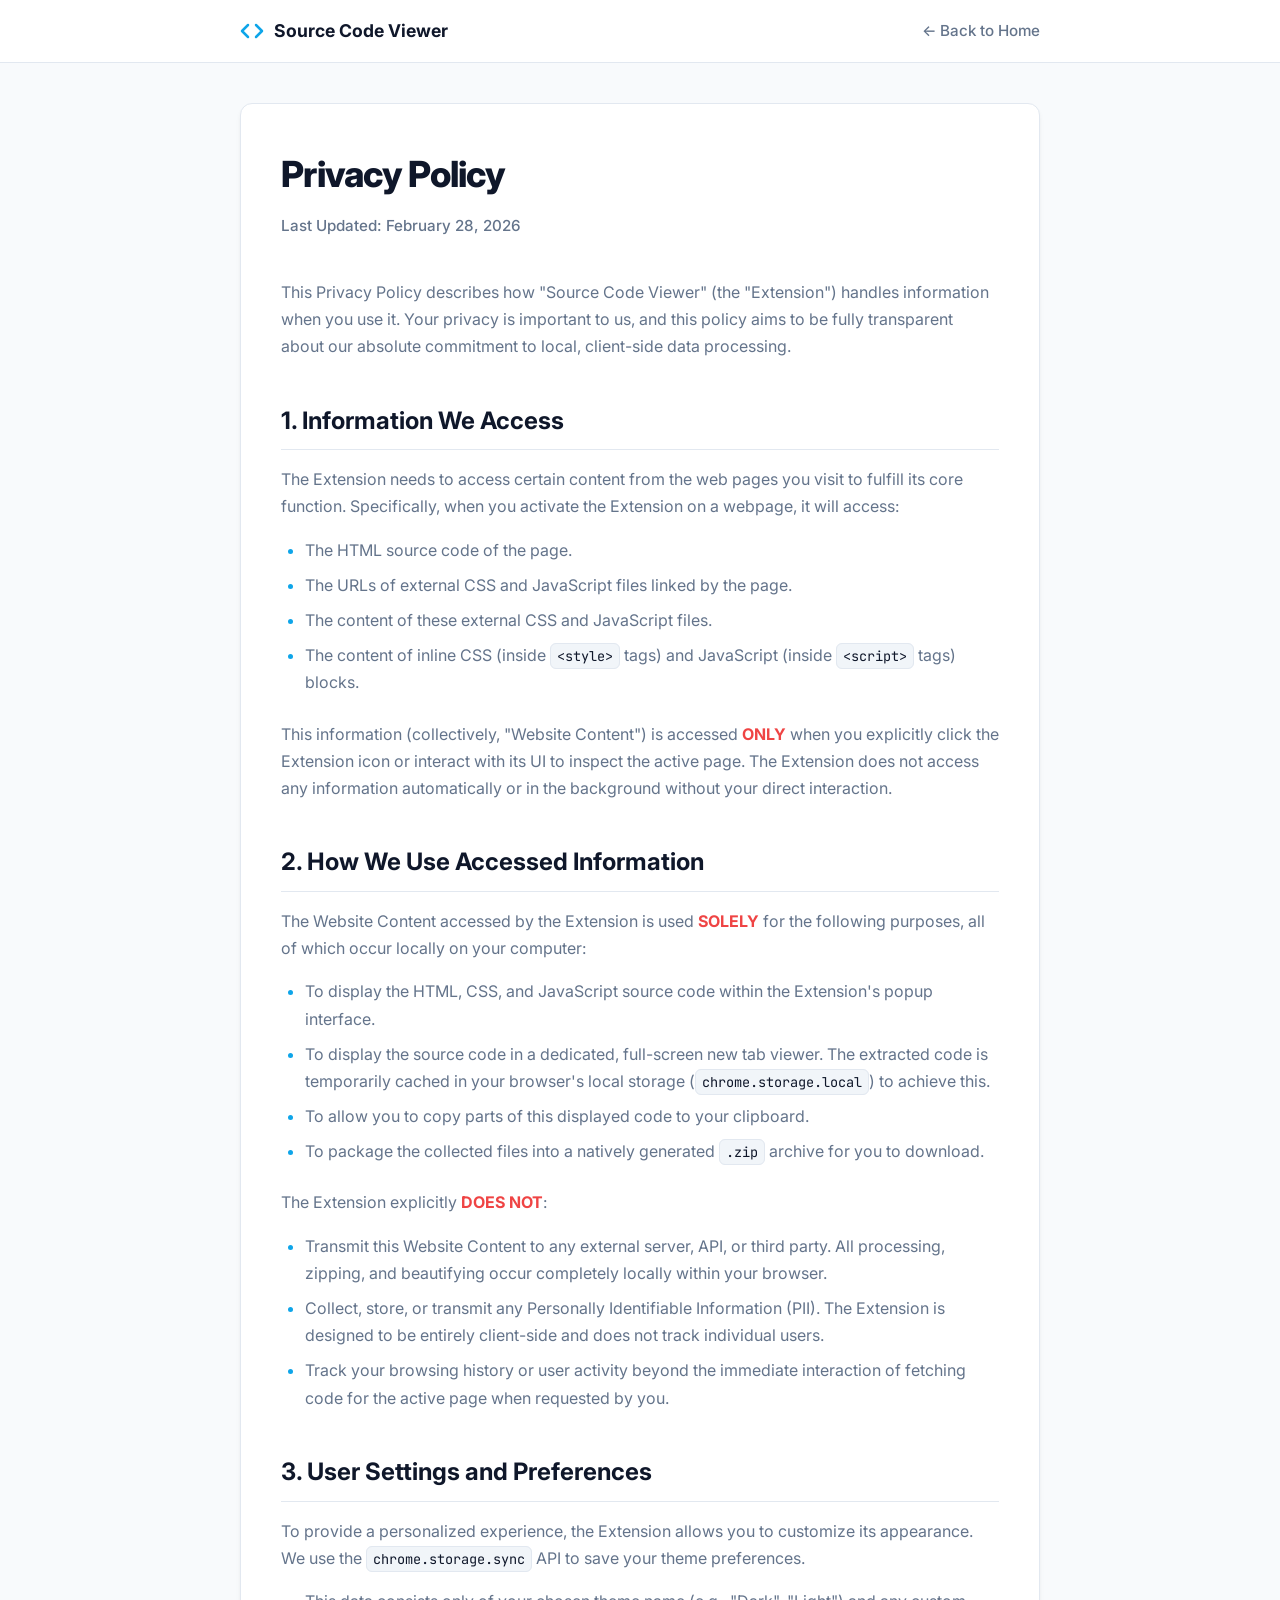
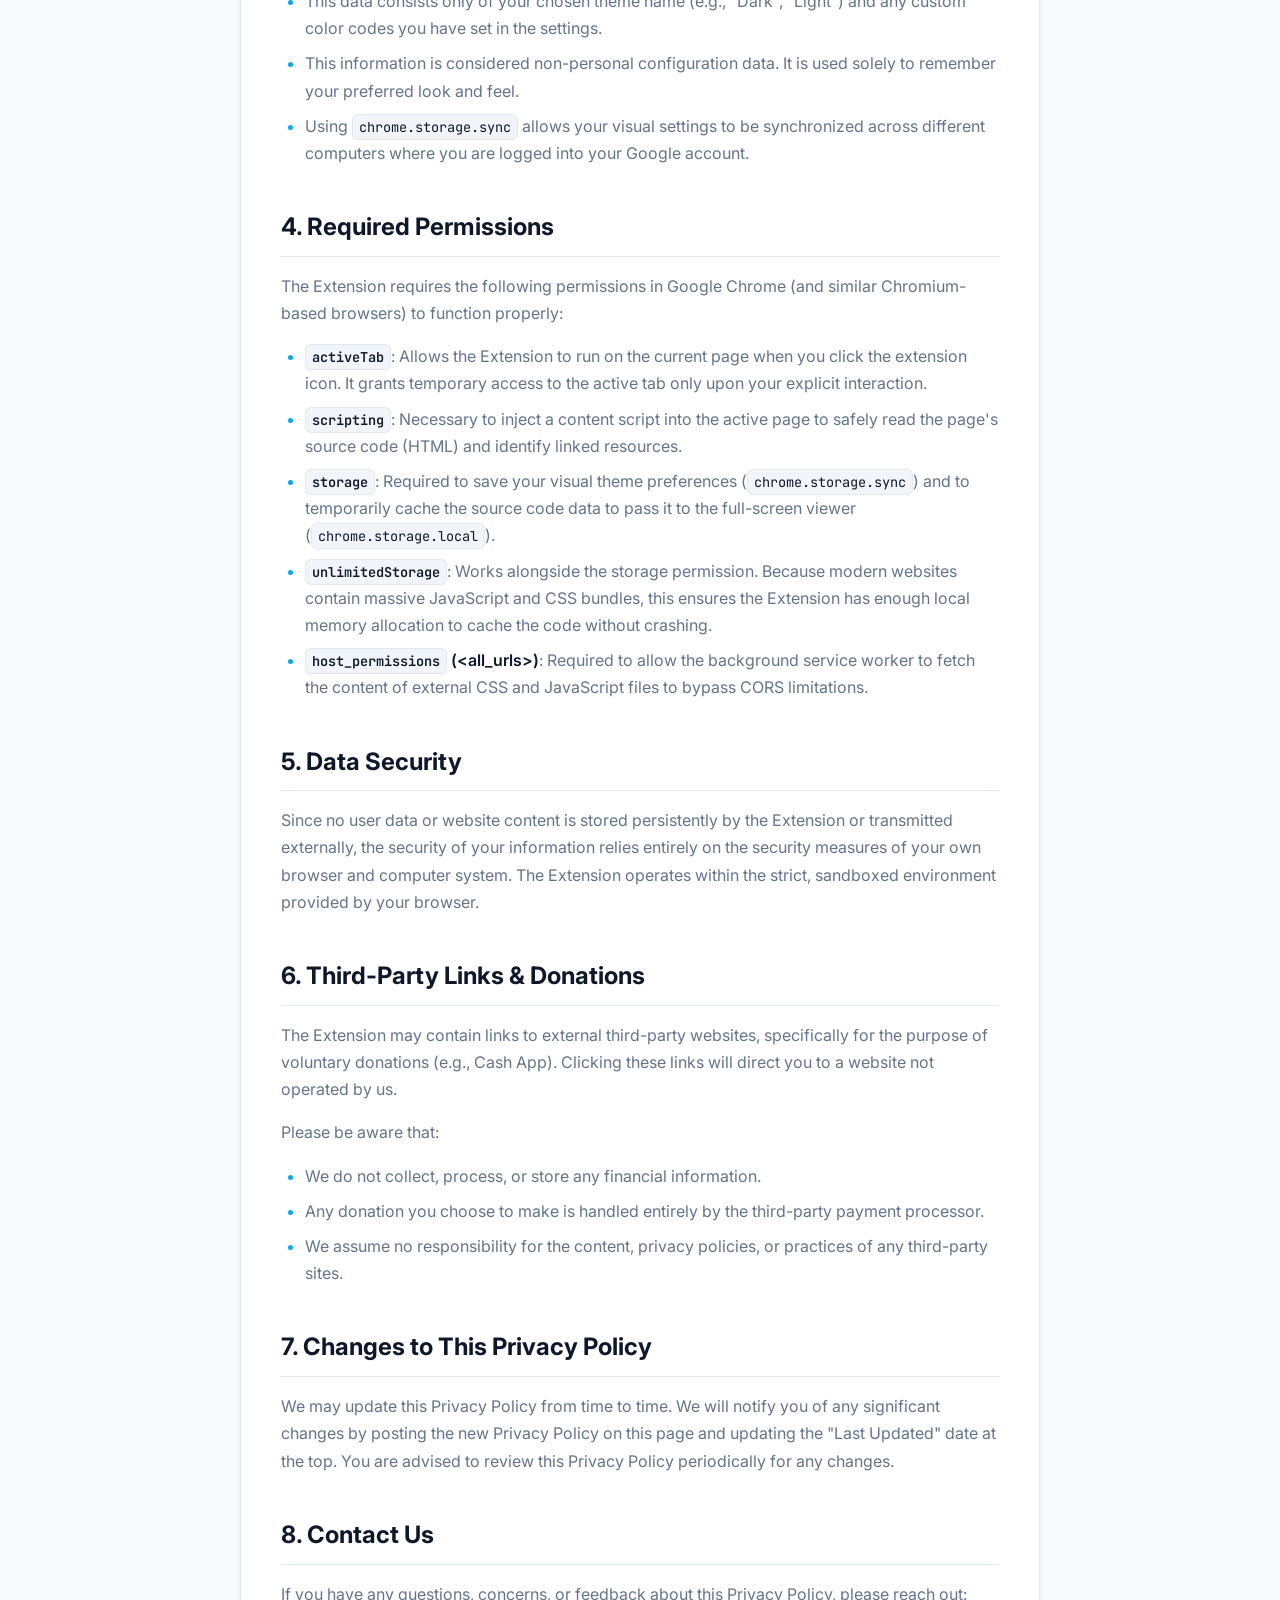
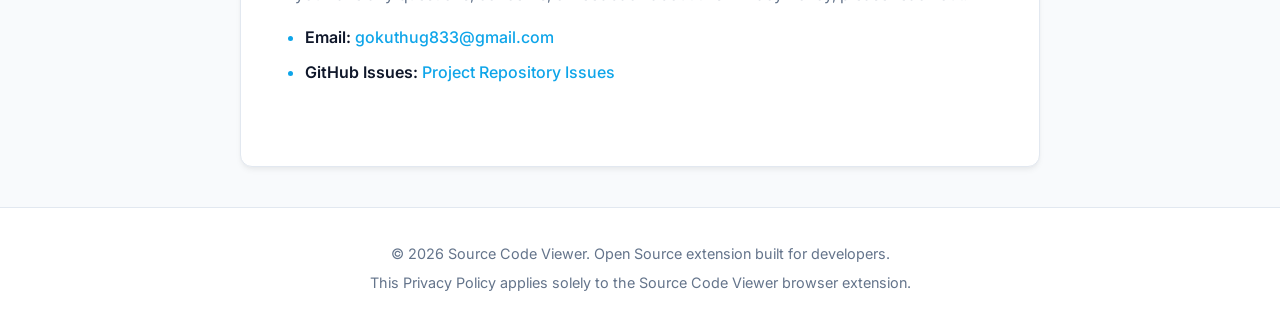
==== privacy.html @ 8753eccd "Create privacy.html" ====
<!DOCTYPE html>
<html lang="en">
<head>
    <meta charset="UTF-8">
    <meta name="viewport" content="width=device-width, initial-scale=1.0">
    <title>Privacy Policy | Source Code Viewer</title>
    
    <!-- Google Fonts -->
    <link rel="preconnect" href="https://fonts.googleapis.com">
    <link rel="preconnect" href="https://fonts.gstatic.com" crossorigin>
    <link href="https://fonts.googleapis.com/css2?family=Inter:wght@400;500;600;700&family=JetBrains+Mono:wght@400;500&display=swap" rel="stylesheet">
    
    <style>
        :root {
            /* Light Theme Variables (Default) */
            --bg-base: #f8fafc;
            --bg-surface: #ffffff;
            --text-main: #0f172a;
            --text-muted: #64748b;
            --brand-primary: #0ea5e9;
            --brand-hover: #0284c7;
            --border: #e2e8f0;
            --code-bg: #f1f5f9;
            --code-text: #0f172a;
            --highlight: #ef4444;
        }

        @media (prefers-color-scheme: dark) {
            :root {
                /* Dark Theme Variables */
                --bg-base: #020617;
                --bg-surface: #0f172a;
                --text-main: #f8fafc;
                --text-muted: #94a3b8;
                --brand-primary: #38bdf8;
                --brand-hover: #7dd3fc;
                --border: #1e293b;
                --code-bg: #1e293b;
                --code-text: #e2e8f0;
                --highlight: #f87171;
            }
        }

        * {
            box-sizing: border-box;
            margin: 0;
            padding: 0;
        }

        body {
            font-family: 'Inter', -apple-system, BlinkMacSystemFont, sans-serif;
            line-height: 1.7;
            background-color: var(--bg-base);
            color: var(--text-main);
            display: flex;
            flex-direction: column;
            min-height: 100vh;
            -webkit-font-smoothing: antialiased;
        }

        /* Navigation */
        nav {
            background-color: var(--bg-surface);
            border-bottom: 1px solid var(--border);
            padding: 16px 24px;
            position: sticky;
            top: 0;
            z-index: 100;
        }

        .nav-container {
            max-width: 800px;
            margin: 0 auto;
            display: flex;
            justify-content: space-between;
            align-items: center;
        }

        .nav-logo {
            display: flex;
            align-items: center;
            gap: 10px;
            font-weight: 700;
            font-size: 1.1rem;
            color: var(--text-main);
            text-decoration: none;
        }

        .nav-logo svg {
            color: var(--brand-primary);
        }

        .nav-links a {
            color: var(--text-muted);
            text-decoration: none;
            font-size: 0.95rem;
            font-weight: 500;
            transition: color 0.2s;
        }

        .nav-links a:hover {
            color: var(--brand-primary);
        }

        /* Main Content Container */
        .container {
            width: 100%;
            max-width: 800px;
            margin: 40px auto;
            padding: 40px;
            background-color: var(--bg-surface);
            border: 1px solid var(--border);
            border-radius: 12px;
            box-shadow: 0 4px 6px -1px rgba(0, 0, 0, 0.05), 0 2px 4px -1px rgba(0, 0, 0, 0.03);
            flex-grow: 1;
        }

        /* Header Styling */
        header {
            margin-bottom: 40px;
        }

        header h1 {
            font-size: 2.25rem;
            font-weight: 800;
            letter-spacing: -0.02em;
            margin-bottom: 8px;
            color: var(--text-main);
        }

        header .last-updated {
            font-size: 0.95rem;
            color: var(--text-muted);
            font-weight: 500;
        }
        
        /* Section Styling */
        section {
            margin-bottom: 40px;
        }

        section h2 {
            font-size: 1.5rem;
            font-weight: 700;
            color: var(--text-main);
            margin-bottom: 16px;
            padding-bottom: 8px;
            border-bottom: 1px solid var(--border);
        }
        
        /* Paragraph and List Styling */
        p {
            margin-bottom: 16px;
            color: var(--text-muted);
        }

        ul, ol {
            margin-bottom: 24px;
            padding-left: 24px;
            color: var(--text-muted);
        }

        li {
            margin-bottom: 8px;
        }

        li::marker {
            color: var(--brand-primary);
        }

        /* Inline Code & Emphasis */
        code {
            font-family: 'JetBrains Mono', monospace;
            background-color: var(--code-bg);
            color: var(--code-text);
            padding: 3px 6px;
            border-radius: 6px;
            font-size: 0.85em;
            border: 1px solid var(--border);
        }

        strong, b { 
            font-weight: 600; 
            color: var(--text-main);
        }

        .highlight-emphasis { 
            color: var(--highlight);
            font-weight: 700;
        }

        /* Links */
        a {
            color: var(--brand-primary);
            text-decoration: none;
            font-weight: 500;
            transition: color 0.2s;
        }

        a:hover, a:focus {
            color: var(--brand-hover);
            text-decoration: underline;
            text-underline-offset: 4px;
        }

        /* Footer */
        footer {
            text-align: center;
            padding: 30px 20px;
            border-top: 1px solid var(--border);
            color: var(--text-muted);
            font-size: 0.9rem;
            background-color: var(--bg-surface);
        }

        footer p {
            margin: 4px 0;
        }

        /* Responsive */
        @media (max-width: 768px) {
            .container { 
                margin: 0; 
                padding: 30px 20px; 
                border-radius: 0; 
                border-left: none; 
                border-right: none; 
            }
            header h1 { font-size: 1.8rem; }
            section h2 { font-size: 1.3rem; }
        }
    </style>
</head>
<body>

    <!-- Navigation Bar -->
    <nav>
        <div class="nav-container">
            <a href="index.html" class="nav-logo">
                <svg xmlns="http://www.w3.org/2000/svg" width="24" height="24" viewBox="0 0 24 24" fill="none" stroke="currentColor" stroke-width="2.5" stroke-linecap="round" stroke-linejoin="round">
                    <polyline points="16 18 22 12 16 6"></polyline>
                    <polyline points="8 6 2 12 8 18"></polyline>
                </svg>
                Source Code Viewer
            </a>
            <div class="nav-links">
                <a href="index.html">&larr; Back to Home</a>
            </div>
        </div>
    </nav>

    <div class="container">
        <header>
            <h1>Privacy Policy</h1>
            <p class="last-updated" id="updateDate">Last Updated: February 28, 2026</p>
        </header>

        <main>
            <section id="introduction">
                <p>This Privacy Policy describes how "Source Code Viewer" (the "Extension") handles information when you use it. Your privacy is important to us, and this policy aims to be fully transparent about our absolute commitment to local, client-side data processing.</p>
            </section>

            <section id="information-access">
                <h2>1. Information We Access</h2>
                <p>The Extension needs to access certain content from the web pages you visit to fulfill its core function. Specifically, when you activate the Extension on a webpage, it will access:</p>
                <ul>
                    <li>The HTML source code of the page.</li>
                    <li>The URLs of external CSS and JavaScript files linked by the page.</li>
                    <li>The content of these external CSS and JavaScript files.</li>
                    <li>The content of inline CSS (inside <code>&lt;style&gt;</code> tags) and JavaScript (inside <code>&lt;script&gt;</code> tags) blocks.</li>
                </ul>
                <p>This information (collectively, "Website Content") is accessed <span class="highlight-emphasis">ONLY</span> when you explicitly click the Extension icon or interact with its UI to inspect the active page. The Extension does not access any information automatically or in the background without your direct interaction.</p>
            </section>

            <section id="how-we-use-information">
                <h2>2. How We Use Accessed Information</h2>
                <p>The Website Content accessed by the Extension is used <span class="highlight-emphasis">SOLELY</span> for the following purposes, all of which occur locally on your computer:</p>
                <ul>
                    <li>To display the HTML, CSS, and JavaScript source code within the Extension's popup interface.</li>
                    <li>To display the source code in a dedicated, full-screen new tab viewer. The extracted code is temporarily cached in your browser's local storage (<code>chrome.storage.local</code>) to achieve this.</li>
                    <li>To allow you to copy parts of this displayed code to your clipboard.</li>
                    <li>To package the collected files into a natively generated <code>.zip</code> archive for you to download.</li>
                </ul>
                <p>The Extension explicitly <span class="highlight-emphasis">DOES NOT</span>:</p>
                <ul>
                    <li>Transmit this Website Content to any external server, API, or third party. All processing, zipping, and beautifying occur completely locally within your browser.</li>
                    <li>Collect, store, or transmit any Personally Identifiable Information (PII). The Extension is designed to be entirely client-side and does not track individual users.</li>
                    <li>Track your browsing history or user activity beyond the immediate interaction of fetching code for the active page when requested by you.</li>
                </ul>
            </section>

            <section id="user-settings">
                <h2>3. User Settings and Preferences</h2>
                <p>To provide a personalized experience, the Extension allows you to customize its appearance. We use the <code>chrome.storage.sync</code> API to save your theme preferences.</p>
                <ul>
                    <li>This data consists only of your chosen theme name (e.g., "Dark", "Light") and any custom color codes you have set in the settings.</li>
                    <li>This information is considered non-personal configuration data. It is used solely to remember your preferred look and feel.</li>
                    <li>Using <code>chrome.storage.sync</code> allows your visual settings to be synchronized across different computers where you are logged into your Google account.</li>
                </ul>
            </section>

            <section id="permissions">
                <h2>4. Required Permissions</h2>
                <p>The Extension requires the following permissions in Google Chrome (and similar Chromium-based browsers) to function properly:</p>
                <ul>
                    <li><strong><code>activeTab</code></strong>: Allows the Extension to run on the current page when you click the extension icon. It grants temporary access to the active tab only upon your explicit interaction.</li>
                    <li><strong><code>scripting</code></strong>: Necessary to inject a content script into the active page to safely read the page's source code (HTML) and identify linked resources.</li>
                    <li><strong><code>storage</code></strong>: Required to save your visual theme preferences (<code>chrome.storage.sync</code>) and to temporarily cache the source code data to pass it to the full-screen viewer (<code>chrome.storage.local</code>).</li>
                    <li><strong><code>unlimitedStorage</code></strong>: Works alongside the storage permission. Because modern websites contain massive JavaScript and CSS bundles, this ensures the Extension has enough local memory allocation to cache the code without crashing.</li>
                    <li><strong><code>host_permissions</code> (&lt;all_urls&gt;)</strong>: Required to allow the background service worker to fetch the content of external CSS and JavaScript files to bypass CORS limitations.</li>
                </ul>
            </section>

            <section id="data-security">
                <h2>5. Data Security</h2>
                <p>Since no user data or website content is stored persistently by the Extension or transmitted externally, the security of your information relies entirely on the security measures of your own browser and computer system. The Extension operates within the strict, sandboxed environment provided by your browser.</p>
            </section>

            <section id="third-party-links">
                <h2>6. Third-Party Links & Donations</h2>
                <p>The Extension may contain links to external third-party websites, specifically for the purpose of voluntary donations (e.g., Cash App). Clicking these links will direct you to a website not operated by us.</p>
                <p>Please be aware that:</p>
                <ul>
                    <li>We do not collect, process, or store any financial information.</li>
                    <li>Any donation you choose to make is handled entirely by the third-party payment processor.</li>
                    <li>We assume no responsibility for the content, privacy policies, or practices of any third-party sites.</li>
                </ul>
            </section>

            <section id="policy-changes">
                <h2>7. Changes to This Privacy Policy</h2>
                <p>We may update this Privacy Policy from time to time. We will notify you of any significant changes by posting the new Privacy Policy on this page and updating the "Last Updated" date at the top. You are advised to review this Privacy Policy periodically for any changes.</p>
            </section>

            <section id="contact-us">
                <h2>8. Contact Us</h2>
                <p>If you have any questions, concerns, or feedback about this Privacy Policy, please reach out:</p>
                <ul>
                    <li><strong>Email:</strong> <a href="mailto:gokuthug833@gmail.com">gokuthug833@gmail.com</a></li>
                    <li><strong>GitHub Issues:</strong> <a href="https://github.com/gokuthug1/scv/issues" target="_blank" rel="noopener noreferrer">Project Repository Issues</a></li>
                </ul>
            </section>
        </main>
    </div>

    <footer>
        <p>&copy; <span id="currentYear">2026</span> Source Code Viewer. Open Source extension built for developers.</p>
        <p>This Privacy Policy applies solely to the Source Code Viewer browser extension.</p>
    </footer>

    <script>
        document.addEventListener('DOMContentLoaded', function() {
            const currentYearSpan = document.getElementById('currentYear');
            if (currentYearSpan) {
                currentYearSpan.textContent = new Date().getFullYear();
            }
        });
    </script>

</body>
</html>
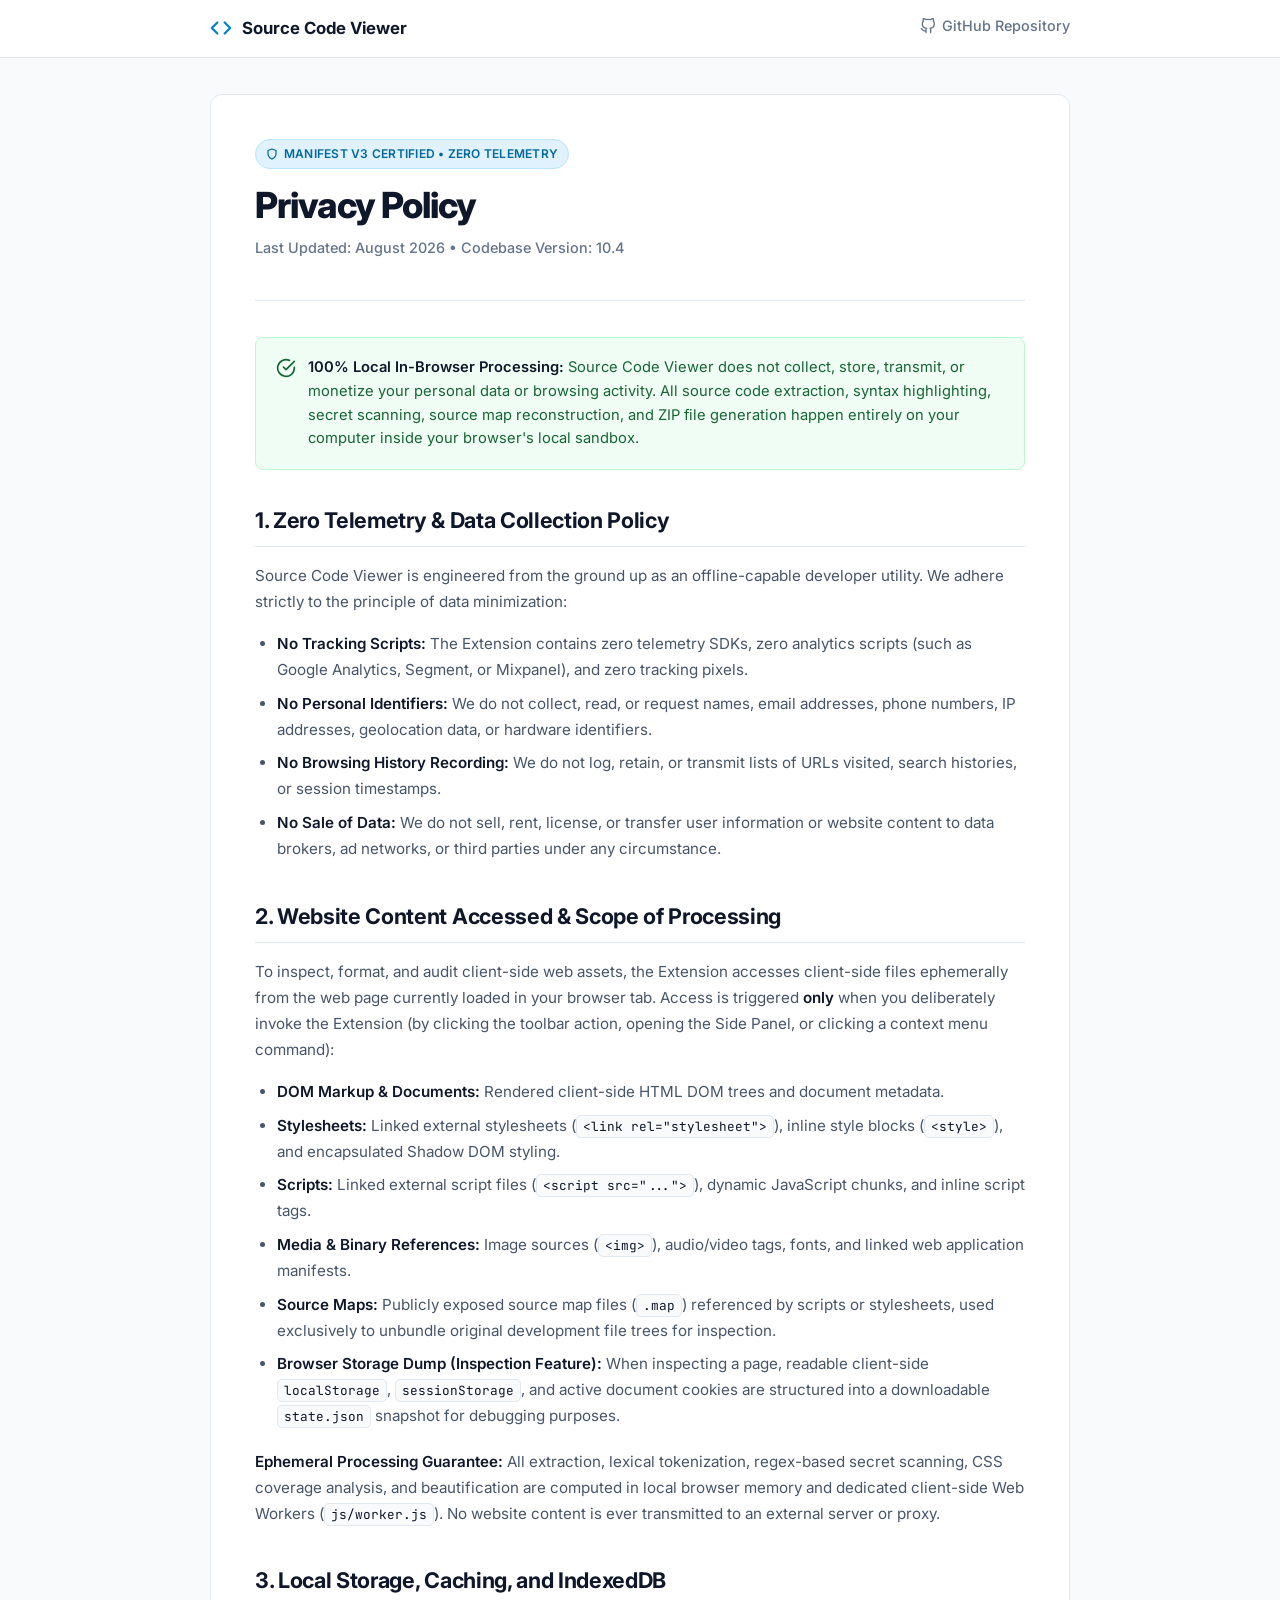
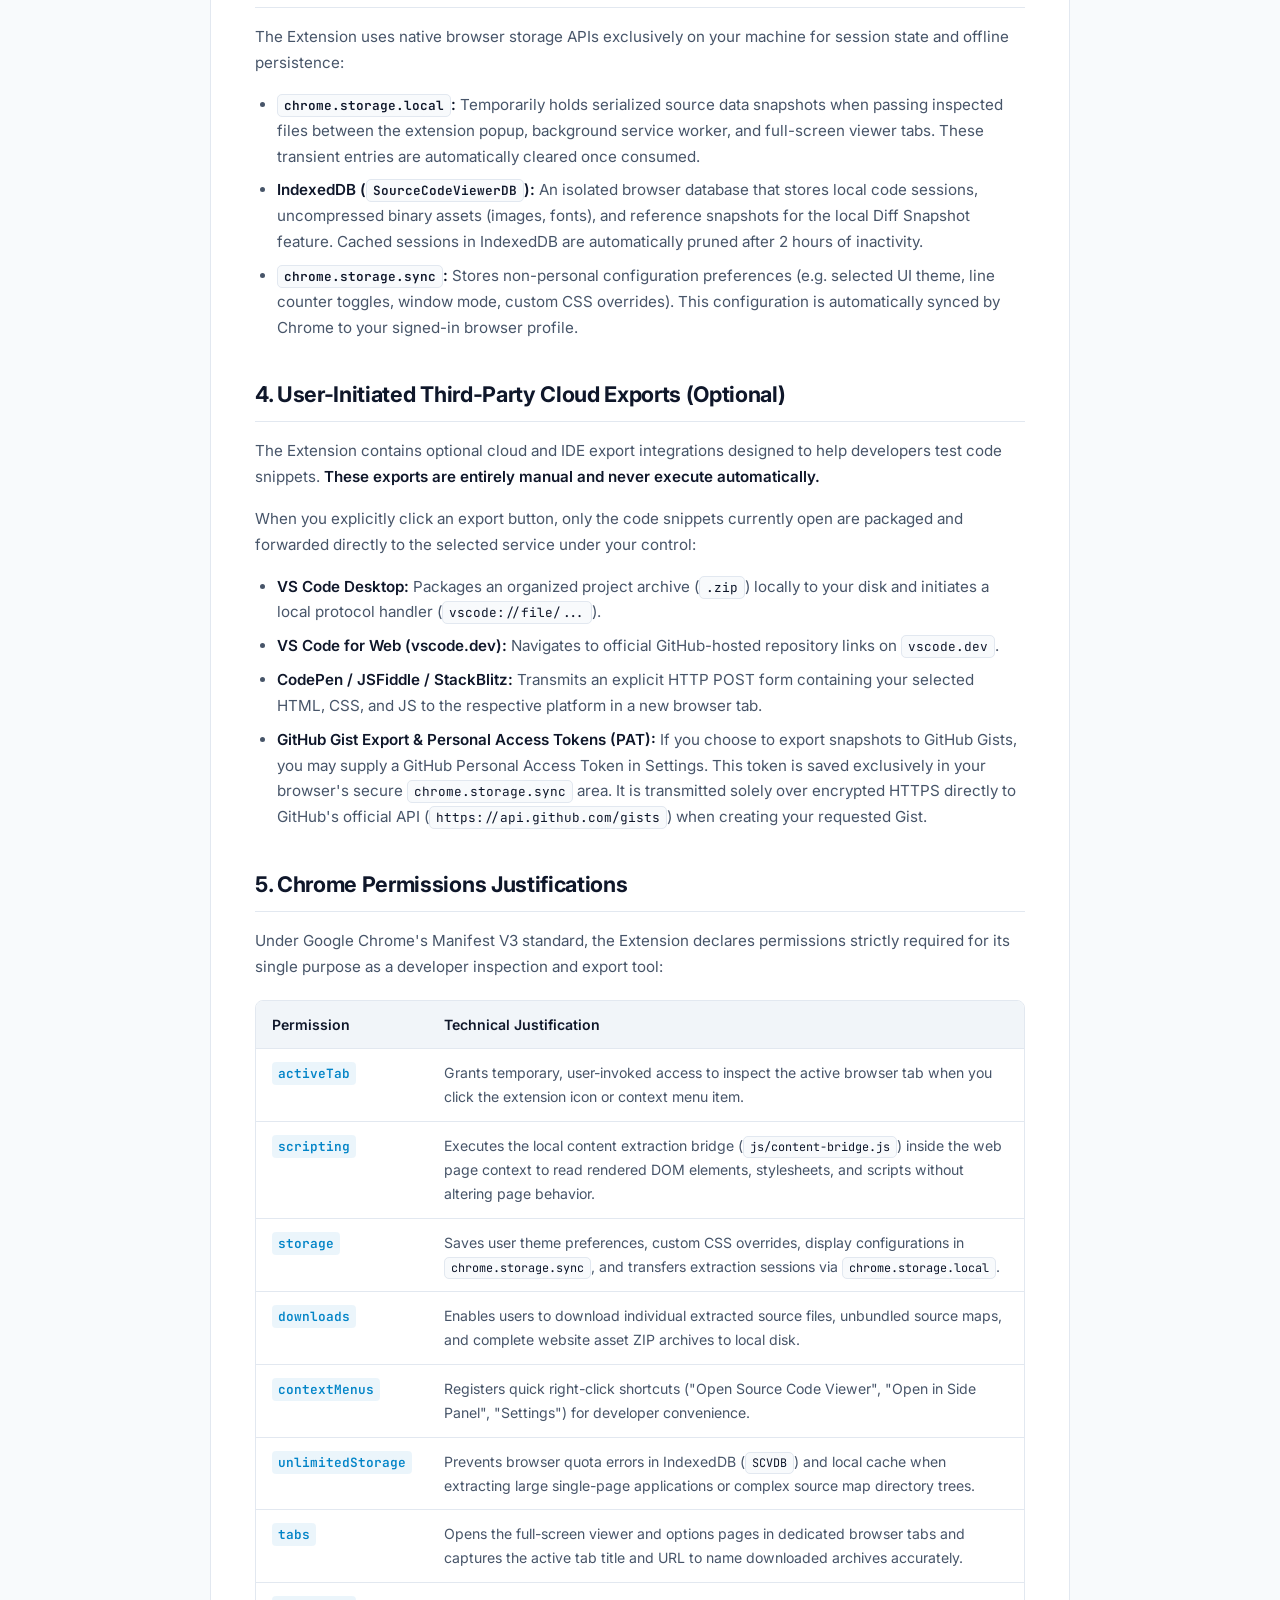
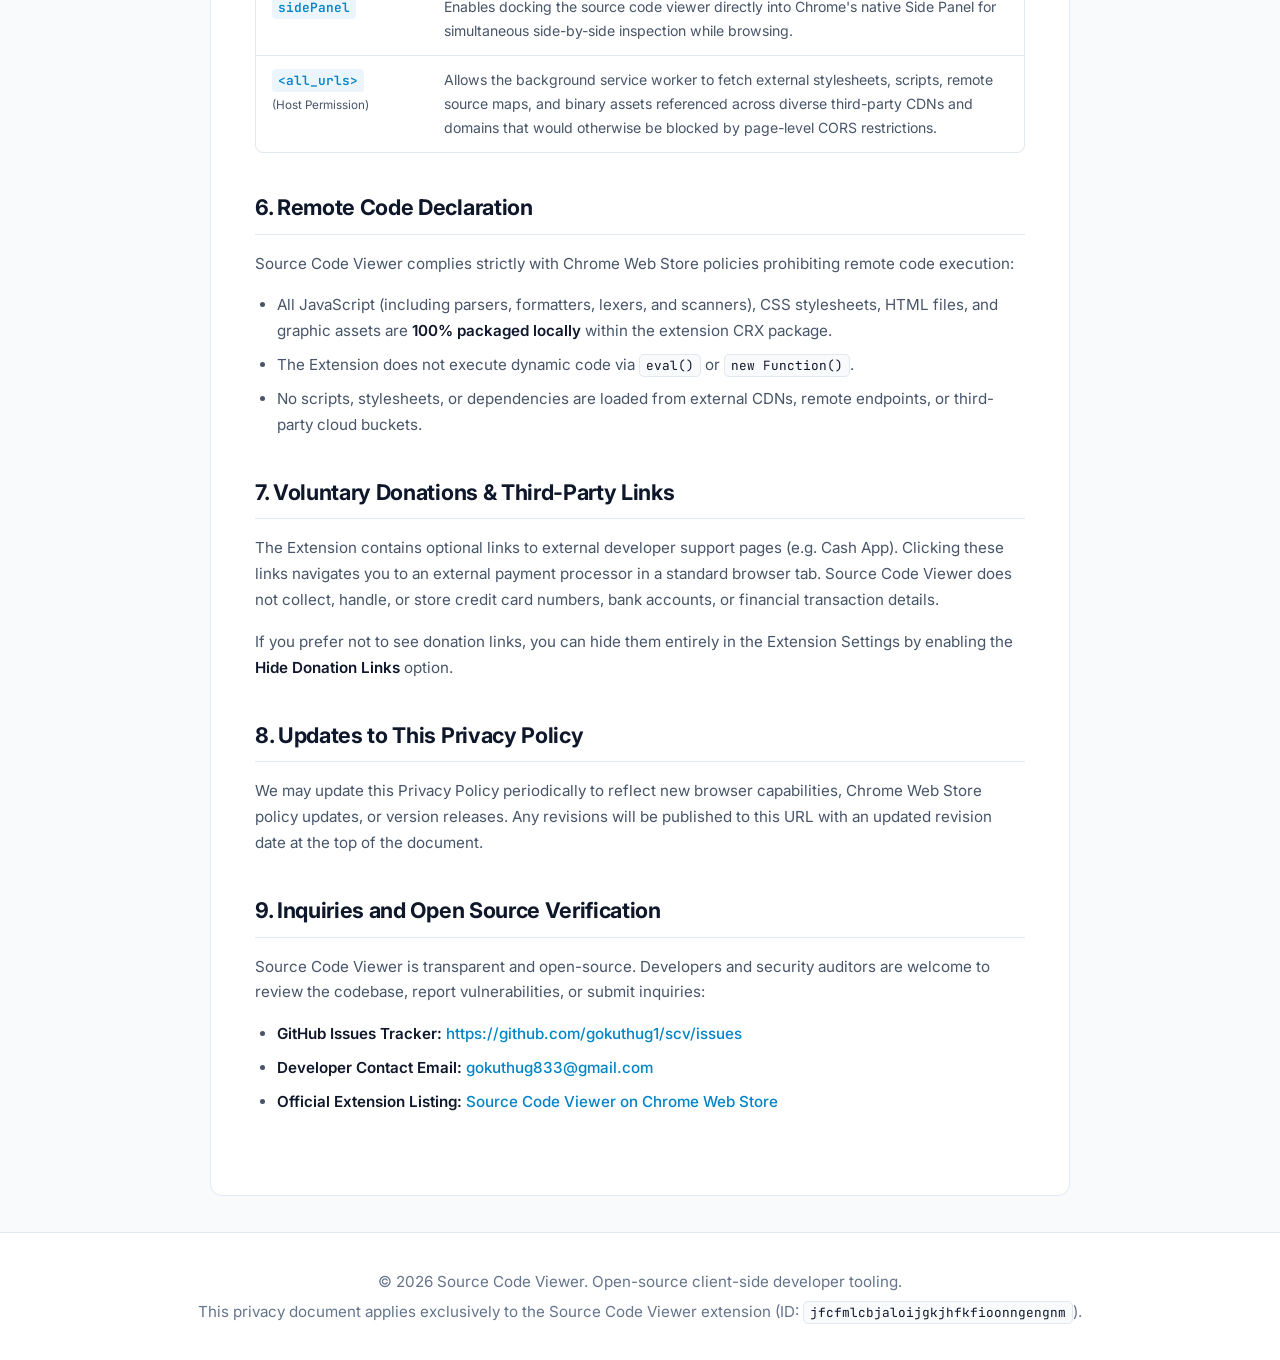
==== commit dbbd8a5d: "Update privacy.html" ====
--- a/privacy.html
+++ b/privacy.html
@@ -4,51 +4,72 @@
     <meta charset="UTF-8">
     <meta name="viewport" content="width=device-width, initial-scale=1.0">
     <title>Privacy Policy | Source Code Viewer</title>
+    <link rel="icon" type="image/png" href="images/v.png">
     
     <!-- Google Fonts -->
     <link rel="preconnect" href="https://fonts.googleapis.com">
     <link rel="preconnect" href="https://fonts.gstatic.com" crossorigin>
-    <link href="https://fonts.googleapis.com/css2?family=Inter:wght@400;500;600;700&family=JetBrains+Mono:wght@400;500&display=swap" rel="stylesheet">
+    <link href="https://fonts.googleapis.com/css2?family=Inter:wght@400;500;600;700;800&family=JetBrains+Mono:wght@400;500;600&display=swap" rel="stylesheet">
     
     <style>
         :root {
-            /* Light Theme Variables (Default) */
+            /* Light Theme Variables */
             --bg-base: #f8fafc;
             --bg-surface: #ffffff;
+            --bg-surface-secondary: #f1f5f9;
             --text-main: #0f172a;
-            --text-muted: #64748b;
-            --brand-primary: #0ea5e9;
-            --brand-hover: #0284c7;
+            --text-muted: #475569;
+            --text-subtle: #64748b;
+            --brand-primary: #0284c7;
+            --brand-hover: #0369a1;
+            --brand-subtle: rgba(2, 132, 199, 0.08);
             --border: #e2e8f0;
-            --code-bg: #f1f5f9;
+            --border-hover: #cbd5e1;
+            --code-bg: #f8fafc;
             --code-text: #0f172a;
-            --highlight: #ef4444;
+            --badge-bg: #e0f2fe;
+            --badge-text: #0369a1;
+            --badge-border: #bae6fd;
+            --callout-bg: #f0fdf4;
+            --callout-border: #bbf7d0;
+            --callout-text: #166534;
+            --focus-ring: rgba(2, 132, 199, 0.35);
         }
 
         @media (prefers-color-scheme: dark) {
             :root {
                 /* Dark Theme Variables */
-                --bg-base: #020617;
-                --bg-surface: #0f172a;
-                --text-main: #f8fafc;
-                --text-muted: #94a3b8;
+                --bg-base: #0b0f19;
+                --bg-surface: #111827;
+                --bg-surface-secondary: #1f2937;
+                --text-main: #f9fafb;
+                --text-muted: #d1d5db;
+                --text-subtle: #9ca3af;
                 --brand-primary: #38bdf8;
                 --brand-hover: #7dd3fc;
-                --border: #1e293b;
-                --code-bg: #1e293b;
-                --code-text: #e2e8f0;
-                --highlight: #f87171;
+                --brand-subtle: rgba(56, 189, 248, 0.1);
+                --border: #374151;
+                --border-hover: #4b5563;
+                --code-bg: #1f2937;
+                --code-text: #f3f4f6;
+                --badge-bg: rgba(56, 189, 248, 0.12);
+                --badge-text: #7dd3fc;
+                --badge-border: rgba(56, 189, 248, 0.3);
+                --callout-bg: rgba(16, 185, 129, 0.08);
+                --callout-border: rgba(16, 185, 129, 0.25);
+                --callout-text: #6ee7b7;
+                --focus-ring: rgba(56, 189, 248, 0.4);
             }
         }
 
-        * {
+        *, *::before, *::after {
             box-sizing: border-box;
             margin: 0;
             padding: 0;
         }
 
         body {
-            font-family: 'Inter', -apple-system, BlinkMacSystemFont, sans-serif;
+            font-family: 'Inter', -apple-system, BlinkMacSystemFont, "Segoe UI", Roboto, sans-serif;
             line-height: 1.7;
             background-color: var(--bg-base);
             color: var(--text-main);
@@ -56,20 +77,21 @@
             flex-direction: column;
             min-height: 100vh;
             -webkit-font-smoothing: antialiased;
+            -moz-osx-font-smoothing: grayscale;
         }
 
         /* Navigation */
         nav {
             background-color: var(--bg-surface);
             border-bottom: 1px solid var(--border);
-            padding: 16px 24px;
+            padding: 14px 24px;
             position: sticky;
             top: 0;
             z-index: 100;
         }
 
         .nav-container {
-            max-width: 800px;
+            max-width: 860px;
             margin: 0 auto;
             display: flex;
             justify-content: space-between;
@@ -81,112 +103,225 @@
             align-items: center;
             gap: 10px;
             font-weight: 700;
-            font-size: 1.1rem;
+            font-size: 1.05rem;
             color: var(--text-main);
             text-decoration: none;
+            outline: none;
+        }
+
+        .nav-logo:focus-visible {
+            box-shadow: 0 0 0 3px var(--focus-ring);
+            border-radius: 4px;
         }
 
         .nav-logo svg {
             color: var(--brand-primary);
+            flex-shrink: 0;
         }
 
         .nav-links a {
-            color: var(--text-muted);
+            display: inline-flex;
+            align-items: center;
+            gap: 6px;
+            color: var(--text-subtle);
             text-decoration: none;
-            font-size: 0.95rem;
+            font-size: 0.9rem;
             font-weight: 500;
-            transition: color 0.2s;
-        }
-
-        .nav-links a:hover {
+            transition: color 0.15s ease;
+            outline: none;
+        }
+
+        .nav-links a:hover,
+        .nav-links a:focus-visible {
             color: var(--brand-primary);
         }
 
-        /* Main Content Container */
+        .nav-links a:focus-visible {
+            box-shadow: 0 0 0 2px var(--focus-ring);
+            border-radius: 4px;
+        }
+
+        /* Container */
         .container {
             width: 100%;
-            max-width: 800px;
-            margin: 40px auto;
-            padding: 40px;
+            max-width: 860px;
+            margin: 36px auto;
+            padding: 44px;
             background-color: var(--bg-surface);
             border: 1px solid var(--border);
             border-radius: 12px;
-            box-shadow: 0 4px 6px -1px rgba(0, 0, 0, 0.05), 0 2px 4px -1px rgba(0, 0, 0, 0.03);
             flex-grow: 1;
         }
 
-        /* Header Styling */
+        /* Header */
         header {
-            margin-bottom: 40px;
+            margin-bottom: 36px;
+            padding-bottom: 24px;
+            border-bottom: 1px solid var(--border);
+        }
+
+        .badge-header {
+            display: inline-flex;
+            align-items: center;
+            gap: 6px;
+            padding: 4px 10px;
+            border-radius: 20px;
+            font-size: 0.75rem;
+            font-weight: 600;
+            letter-spacing: 0.02em;
+            text-transform: uppercase;
+            background-color: var(--badge-bg);
+            color: var(--badge-text);
+            border: 1px solid var(--badge-border);
+            margin-bottom: 14px;
         }
 
         header h1 {
             font-size: 2.25rem;
             font-weight: 800;
-            letter-spacing: -0.02em;
+            letter-spacing: -0.025em;
             margin-bottom: 8px;
             color: var(--text-main);
+            line-height: 1.25;
         }
 
         header .last-updated {
-            font-size: 0.95rem;
-            color: var(--text-muted);
+            font-size: 0.9rem;
+            color: var(--text-subtle);
             font-weight: 500;
         }
-        
+
+        /* Callout Box */
+        .callout-card {
+            background-color: var(--callout-bg);
+            border: 1px solid var(--callout-border);
+            color: var(--callout-text);
+            border-radius: 8px;
+            padding: 18px 20px;
+            margin-bottom: 32px;
+            display: flex;
+            align-items: flex-start;
+            gap: 12px;
+            font-size: 0.92rem;
+            line-height: 1.6;
+        }
+
+        .callout-card svg {
+            width: 20px;
+            height: 20px;
+            flex-shrink: 0;
+            margin-top: 2px;
+        }
+
         /* Section Styling */
         section {
-            margin-bottom: 40px;
+            margin-bottom: 36px;
         }
 
         section h2 {
-            font-size: 1.5rem;
+            font-size: 1.35rem;
             font-weight: 700;
             color: var(--text-main);
             margin-bottom: 16px;
             padding-bottom: 8px;
             border-bottom: 1px solid var(--border);
-        }
-        
-        /* Paragraph and List Styling */
+            letter-spacing: -0.015em;
+            display: flex;
+            align-items: center;
+            gap: 8px;
+        }
+
+        section h3 {
+            font-size: 1.05rem;
+            font-weight: 600;
+            color: var(--text-main);
+            margin: 20px 0 10px 0;
+        }
+
         p {
             margin-bottom: 16px;
             color: var(--text-muted);
+            font-size: 0.95rem;
         }
 
         ul, ol {
-            margin-bottom: 24px;
-            padding-left: 24px;
+            margin-bottom: 20px;
+            padding-left: 22px;
             color: var(--text-muted);
+            font-size: 0.95rem;
         }
 
         li {
             margin-bottom: 8px;
         }
 
-        li::marker {
+        li strong {
+            color: var(--text-main);
+        }
+
+        /* Permissions Table */
+        .table-wrapper {
+            overflow-x: auto;
+            margin: 20px 0 28px 0;
+            border: 1px solid var(--border);
+            border-radius: 8px;
+        }
+
+        table {
+            width: 100%;
+            border-collapse: collapse;
+            font-size: 0.88rem;
+            text-align: left;
+        }
+
+        thead {
+            background-color: var(--bg-surface-secondary);
+            border-bottom: 1px solid var(--border);
+        }
+
+        th {
+            padding: 12px 16px;
+            font-weight: 600;
+            color: var(--text-main);
+            white-space: nowrap;
+        }
+
+        td {
+            padding: 12px 16px;
+            border-bottom: 1px solid var(--border);
+            color: var(--text-muted);
+            vertical-align: top;
+        }
+
+        tr:last-child td {
+            border-bottom: none;
+        }
+
+        .perm-tag {
+            font-family: 'JetBrains Mono', monospace;
+            font-size: 0.8rem;
+            font-weight: 600;
             color: var(--brand-primary);
-        }
-
-        /* Inline Code & Emphasis */
+            background-color: var(--brand-subtle);
+            padding: 3px 6px;
+            border-radius: 4px;
+            white-space: nowrap;
+        }
+
+        /* Inline Code */
         code {
             font-family: 'JetBrains Mono', monospace;
             background-color: var(--code-bg);
             color: var(--code-text);
-            padding: 3px 6px;
-            border-radius: 6px;
-            font-size: 0.85em;
+            padding: 2px 6px;
+            border-radius: 5px;
+            font-size: 0.84em;
             border: 1px solid var(--border);
         }
 
-        strong, b { 
+        strong { 
             font-weight: 600; 
             color: var(--text-main);
-        }
-
-        .highlight-emphasis { 
-            color: var(--highlight);
-            font-weight: 700;
         }
 
         /* Links */
@@ -194,168 +329,244 @@
             color: var(--brand-primary);
             text-decoration: none;
             font-weight: 500;
-            transition: color 0.2s;
-        }
-
-        a:hover, a:focus {
+            transition: color 0.15s ease;
+            outline: none;
+        }
+
+        a:hover {
             color: var(--brand-hover);
             text-decoration: underline;
-            text-underline-offset: 4px;
+            text-underline-offset: 3px;
+        }
+
+        a:focus-visible {
+            box-shadow: 0 0 0 2px var(--focus-ring);
+            border-radius: 3px;
         }
 
         /* Footer */
         footer {
             text-align: center;
-            padding: 30px 20px;
+            padding: 32px 20px;
             border-top: 1px solid var(--border);
-            color: var(--text-muted);
-            font-size: 0.9rem;
+            color: var(--text-subtle);
+            font-size: 0.88rem;
             background-color: var(--bg-surface);
         }
 
         footer p {
             margin: 4px 0;
-        }
-
-        /* Responsive */
+            color: inherit;
+        }
+
+        /* Responsive Breakpoints */
         @media (max-width: 768px) {
             .container { 
                 margin: 0; 
-                padding: 30px 20px; 
+                padding: 24px 16px; 
                 border-radius: 0; 
                 border-left: none; 
                 border-right: none; 
             }
-            header h1 { font-size: 1.8rem; }
-            section h2 { font-size: 1.3rem; }
+            header h1 { font-size: 1.75rem; }
+            section h2 { font-size: 1.2rem; }
+            nav { padding: 12px 16px; }
         }
     </style>
 </head>
 <body>
 
-    <!-- Navigation Bar -->
-    <nav>
+    <!-- Header Navigation -->
+    <nav aria-label="Main Navigation">
         <div class="nav-container">
-            <a href="index.html" class="nav-logo">
-                <svg xmlns="http://www.w3.org/2000/svg" width="24" height="24" viewBox="0 0 24 24" fill="none" stroke="currentColor" stroke-width="2.5" stroke-linecap="round" stroke-linejoin="round">
+            <a href="https://sites.google.com/view/source-code-viewer" class="nav-logo" aria-label="Source Code Viewer Homepage">
+                <svg aria-hidden="true" xmlns="http://www.w3.org/2000/svg" width="22" height="22" viewBox="0 0 24 24" fill="none" stroke="currentColor" stroke-width="2.5" stroke-linecap="round" stroke-linejoin="round">
                     <polyline points="16 18 22 12 16 6"></polyline>
                     <polyline points="8 6 2 12 8 18"></polyline>
                 </svg>
-                Source Code Viewer
+                <span>Source Code Viewer</span>
             </a>
             <div class="nav-links">
-                <a href="index.html">&larr; Back to Home</a>
+                <a href="https://github.com/gokuthug1/scv" target="_blank" rel="noopener noreferrer">
+                    <svg aria-hidden="true" xmlns="http://www.w3.org/2000/svg" width="16" height="16" viewBox="0 0 24 24" fill="none" stroke="currentColor" stroke-width="2" stroke-linecap="round" stroke-linejoin="round">
+                        <path d="M9 19c-5 1.5-5-2.5-7-3m14 6v-3.87a3.37 3.37 0 0 0-.94-2.61c3.14-.35 6.44-1.54 6.44-7A5.44 5.44 0 0 0 20 4.77 5.07 5.07 0 0 0 19.91 1S18.73.65 16 2.48a13.38 13.38 0 0 0-7 0C6.27.65 5.09 1 5.09 1A5.07 5.07 0 0 0 5 4.77a5.44 5.44 0 0 0-1.5 3.78c0 5.42 3.3 6.61 6.44 7A3.37 3.37 0 0 0 9 18.13V22"></path>
+                    </svg>
+                    <span>GitHub Repository</span>
+                </a>
             </div>
         </div>
     </nav>
 
     <div class="container">
         <header>
+            <div class="badge-header">
+                <svg aria-hidden="true" xmlns="http://www.w3.org/2000/svg" width="12" height="12" viewBox="0 0 24 24" fill="none" stroke="currentColor" stroke-width="2.5" stroke-linecap="round" stroke-linejoin="round">
+                    <path d="M12 22s8-4 8-10V5l-8-3-8 3v7c0 6 8 10 8 10z"></path>
+                </svg>
+                <span>Manifest V3 Certified &bull; Zero Telemetry</span>
+            </div>
             <h1>Privacy Policy</h1>
-            <p class="last-updated" id="updateDate">Last Updated: February 28, 2026</p>
+            <p class="last-updated">Last Updated: August 2026 &bull; Codebase Version: 10.4</p>
         </header>
 
         <main>
-            <section id="introduction">
-                <p>This Privacy Policy describes how "Source Code Viewer" (the "Extension") handles information when you use it. Your privacy is important to us, and this policy aims to be fully transparent about our absolute commitment to local, client-side data processing.</p>
-            </section>
-
-            <section id="information-access">
-                <h2>1. Information We Access</h2>
-                <p>The Extension needs to access certain content from the web pages you visit to fulfill its core function. Specifically, when you activate the Extension on a webpage, it will access:</p>
+            <!-- Core Summary Callout -->
+            <div class="callout-card" role="region" aria-label="Privacy Summary">
+                <svg aria-hidden="true" xmlns="http://www.w3.org/2000/svg" viewBox="0 0 24 24" fill="none" stroke="currentColor" stroke-width="2" stroke-linecap="round" stroke-linejoin="round">
+                    <path d="M22 11.08V12a10 10 0 1 1-5.93-9.14"></path>
+                    <polyline points="22 4 12 14.01 9 11.01"></polyline>
+                </svg>
+                <div>
+                    <strong>100% Local In-Browser Processing:</strong> Source Code Viewer does not collect, store, transmit, or monetize your personal data or browsing activity. All source code extraction, syntax highlighting, secret scanning, source map reconstruction, and ZIP file generation happen entirely on your computer inside your browser's local sandbox.
+                </div>
+            </div>
+
+            <section id="zero-data-collection">
+                <h2>1. Zero Telemetry & Data Collection Policy</h2>
+                <p>Source Code Viewer is engineered from the ground up as an offline-capable developer utility. We adhere strictly to the principle of data minimization:</p>
                 <ul>
-                    <li>The HTML source code of the page.</li>
-                    <li>The URLs of external CSS and JavaScript files linked by the page.</li>
-                    <li>The content of these external CSS and JavaScript files.</li>
-                    <li>The content of inline CSS (inside <code>&lt;style&gt;</code> tags) and JavaScript (inside <code>&lt;script&gt;</code> tags) blocks.</li>
+                    <li><strong>No Tracking Scripts:</strong> The Extension contains zero telemetry SDKs, zero analytics scripts (such as Google Analytics, Segment, or Mixpanel), and zero tracking pixels.</li>
+                    <li><strong>No Personal Identifiers:</strong> We do not collect, read, or request names, email addresses, phone numbers, IP addresses, geolocation data, or hardware identifiers.</li>
+                    <li><strong>No Browsing History Recording:</strong> We do not log, retain, or transmit lists of URLs visited, search histories, or session timestamps.</li>
+                    <li><strong>No Sale of Data:</strong> We do not sell, rent, license, or transfer user information or website content to data brokers, ad networks, or third parties under any circumstance.</li>
                 </ul>
-                <p>This information (collectively, "Website Content") is accessed <span class="highlight-emphasis">ONLY</span> when you explicitly click the Extension icon or interact with its UI to inspect the active page. The Extension does not access any information automatically or in the background without your direct interaction.</p>
-            </section>
-
-            <section id="how-we-use-information">
-                <h2>2. How We Use Accessed Information</h2>
-                <p>The Website Content accessed by the Extension is used <span class="highlight-emphasis">SOLELY</span> for the following purposes, all of which occur locally on your computer:</p>
+            </section>
+
+            <section id="information-accessed">
+                <h2>2. Website Content Accessed & Scope of Processing</h2>
+                <p>To inspect, format, and audit client-side web assets, the Extension accesses client-side files ephemerally from the web page currently loaded in your browser tab. Access is triggered <strong>only</strong> when you deliberately invoke the Extension (by clicking the toolbar action, opening the Side Panel, or clicking a context menu command):</p>
                 <ul>
-                    <li>To display the HTML, CSS, and JavaScript source code within the Extension's popup interface.</li>
-                    <li>To display the source code in a dedicated, full-screen new tab viewer. The extracted code is temporarily cached in your browser's local storage (<code>chrome.storage.local</code>) to achieve this.</li>
-                    <li>To allow you to copy parts of this displayed code to your clipboard.</li>
-                    <li>To package the collected files into a natively generated <code>.zip</code> archive for you to download.</li>
+                    <li><strong>DOM Markup & Documents:</strong> Rendered client-side HTML DOM trees and document metadata.</li>
+                    <li><strong>Stylesheets:</strong> Linked external stylesheets (<code>&lt;link rel="stylesheet"&gt;</code>), inline style blocks (<code>&lt;style&gt;</code>), and encapsulated Shadow DOM styling.</li>
+                    <li><strong>Scripts:</strong> Linked external script files (<code>&lt;script src="..."&gt;</code>), dynamic JavaScript chunks, and inline script tags.</li>
+                    <li><strong>Media & Binary References:</strong> Image sources (<code>&lt;img&gt;</code>), audio/video tags, fonts, and linked web application manifests.</li>
+                    <li><strong>Source Maps:</strong> Publicly exposed source map files (<code>.map</code>) referenced by scripts or stylesheets, used exclusively to unbundle original development file trees for inspection.</li>
+                    <li><strong>Browser Storage Dump (Inspection Feature):</strong> When inspecting a page, readable client-side <code>localStorage</code>, <code>sessionStorage</code>, and active document cookies are structured into a downloadable <code>state.json</code> snapshot for debugging purposes.</li>
                 </ul>
-                <p>The Extension explicitly <span class="highlight-emphasis">DOES NOT</span>:</p>
+                <p><strong>Ephemeral Processing Guarantee:</strong> All extraction, lexical tokenization, regex-based secret scanning, CSS coverage analysis, and beautification are computed in local browser memory and dedicated client-side Web Workers (<code>js/worker.js</code>). No website content is ever transmitted to an external server or proxy.</p>
+            </section>
+
+            <section id="local-storage">
+                <h2>3. Local Storage, Caching, and IndexedDB</h2>
+                <p>The Extension uses native browser storage APIs exclusively on your machine for session state and offline persistence:</p>
                 <ul>
-                    <li>Transmit this Website Content to any external server, API, or third party. All processing, zipping, and beautifying occur completely locally within your browser.</li>
-                    <li>Collect, store, or transmit any Personally Identifiable Information (PII). The Extension is designed to be entirely client-side and does not track individual users.</li>
-                    <li>Track your browsing history or user activity beyond the immediate interaction of fetching code for the active page when requested by you.</li>
+                    <li><strong><code>chrome.storage.local</code>:</strong> Temporarily holds serialized source data snapshots when passing inspected files between the extension popup, background service worker, and full-screen viewer tabs. These transient entries are automatically cleared once consumed.</li>
+                    <li><strong>IndexedDB (<code>SourceCodeViewerDB</code>):</strong> An isolated browser database that stores local code sessions, uncompressed binary assets (images, fonts), and reference snapshots for the local Diff Snapshot feature. Cached sessions in IndexedDB are automatically pruned after 2 hours of inactivity.</li>
+                    <li><strong><code>chrome.storage.sync</code>:</strong> Stores non-personal configuration preferences (e.g. selected UI theme, line counter toggles, window mode, custom CSS overrides). This configuration is automatically synced by Chrome to your signed-in browser profile.</li>
                 </ul>
             </section>
 
-            <section id="user-settings">
-                <h2>3. User Settings and Preferences</h2>
-                <p>To provide a personalized experience, the Extension allows you to customize its appearance. We use the <code>chrome.storage.sync</code> API to save your theme preferences.</p>
+            <section id="third-party-exports">
+                <h2>4. User-Initiated Third-Party Cloud Exports (Optional)</h2>
+                <p>The Extension contains optional cloud and IDE export integrations designed to help developers test code snippets. <strong>These exports are entirely manual and never execute automatically.</strong></p>
+                <p>When you explicitly click an export button, only the code snippets currently open are packaged and forwarded directly to the selected service under your control:</p>
                 <ul>
-                    <li>This data consists only of your chosen theme name (e.g., "Dark", "Light") and any custom color codes you have set in the settings.</li>
-                    <li>This information is considered non-personal configuration data. It is used solely to remember your preferred look and feel.</li>
-                    <li>Using <code>chrome.storage.sync</code> allows your visual settings to be synchronized across different computers where you are logged into your Google account.</li>
+                    <li><strong>VS Code Desktop:</strong> Packages an organized project archive (<code>.zip</code>) locally to your disk and initiates a local protocol handler (<code>vscode://file/...</code>).</li>
+                    <li><strong>VS Code for Web (vscode.dev):</strong> Navigates to official GitHub-hosted repository links on <code>vscode.dev</code>.</li>
+                    <li><strong>CodePen / JSFiddle / StackBlitz:</strong> Transmits an explicit HTTP POST form containing your selected HTML, CSS, and JS to the respective platform in a new browser tab.</li>
+                    <li><strong>GitHub Gist Export & Personal Access Tokens (PAT):</strong> If you choose to export snapshots to GitHub Gists, you may supply a GitHub Personal Access Token in Settings. This token is saved exclusively in your browser's secure <code>chrome.storage.sync</code> area. It is transmitted solely over encrypted HTTPS directly to GitHub's official API (<code>https://api.github.com/gists</code>) when creating your requested Gist.</li>
                 </ul>
             </section>
 
-            <section id="permissions">
-                <h2>4. Required Permissions</h2>
-                <p>The Extension requires the following permissions in Google Chrome (and similar Chromium-based browsers) to function properly:</p>
+            <section id="permissions-table">
+                <h2>5. Chrome Permissions Justifications</h2>
+                <p>Under Google Chrome's Manifest V3 standard, the Extension declares permissions strictly required for its single purpose as a developer inspection and export tool:</p>
+
+                <div class="table-wrapper">
+                    <table>
+                        <thead>
+                            <tr>
+                                <th scope="col">Permission</th>
+                                <th scope="col">Technical Justification</th>
+                            </tr>
+                        </thead>
+                        <tbody>
+                            <tr>
+                                <td><span class="perm-tag">activeTab</span></td>
+                                <td>Grants temporary, user-invoked access to inspect the active browser tab when you click the extension icon or context menu item.</td>
+                            </tr>
+                            <tr>
+                                <td><span class="perm-tag">scripting</span></td>
+                                <td>Executes the local content extraction bridge (<code>js/content-bridge.js</code>) inside the web page context to read rendered DOM elements, stylesheets, and scripts without altering page behavior.</td>
+                            </tr>
+                            <tr>
+                                <td><span class="perm-tag">storage</span></td>
+                                <td>Saves user theme preferences, custom CSS overrides, display configurations in <code>chrome.storage.sync</code>, and transfers extraction sessions via <code>chrome.storage.local</code>.</td>
+                            </tr>
+                            <tr>
+                                <td><span class="perm-tag">downloads</span></td>
+                                <td>Enables users to download individual extracted source files, unbundled source maps, and complete website asset ZIP archives to local disk.</td>
+                            </tr>
+                            <tr>
+                                <td><span class="perm-tag">contextMenus</span></td>
+                                <td>Registers quick right-click shortcuts ("Open Source Code Viewer", "Open in Side Panel", "Settings") for developer convenience.</td>
+                            </tr>
+                            <tr>
+                                <td><span class="perm-tag">unlimitedStorage</span></td>
+                                <td>Prevents browser quota errors in IndexedDB (<code>SCVDB</code>) and local cache when extracting large single-page applications or complex source map directory trees.</td>
+                            </tr>
+                            <tr>
+                                <td><span class="perm-tag">tabs</span></td>
+                                <td>Opens the full-screen viewer and options pages in dedicated browser tabs and captures the active tab title and URL to name downloaded archives accurately.</td>
+                            </tr>
+                            <tr>
+                                <td><span class="perm-tag">sidePanel</span></td>
+                                <td>Enables docking the source code viewer directly into Chrome's native Side Panel for simultaneous side-by-side inspection while browsing.</td>
+                            </tr>
+                            <tr>
+                                <td><span class="perm-tag">&lt;all_urls&gt;</span><br><small>(Host Permission)</small></td>
+                                <td>Allows the background service worker to fetch external stylesheets, scripts, remote source maps, and binary assets referenced across diverse third-party CDNs and domains that would otherwise be blocked by page-level CORS restrictions.</td>
+                            </tr>
+                        </tbody>
+                    </table>
+                </div>
+            </section>
+
+            <section id="remote-code">
+                <h2>6. Remote Code Declaration</h2>
+                <p>Source Code Viewer complies strictly with Chrome Web Store policies prohibiting remote code execution:</p>
                 <ul>
-                    <li><strong><code>activeTab</code></strong>: Allows the Extension to run on the current page when you click the extension icon. It grants temporary access to the active tab only upon your explicit interaction.</li>
-                    <li><strong><code>scripting</code></strong>: Necessary to inject a content script into the active page to safely read the page's source code (HTML) and identify linked resources.</li>
-                    <li><strong><code>storage</code></strong>: Required to save your visual theme preferences (<code>chrome.storage.sync</code>) and to temporarily cache the source code data to pass it to the full-screen viewer (<code>chrome.storage.local</code>).</li>
-                    <li><strong><code>unlimitedStorage</code></strong>: Works alongside the storage permission. Because modern websites contain massive JavaScript and CSS bundles, this ensures the Extension has enough local memory allocation to cache the code without crashing.</li>
-                    <li><strong><code>host_permissions</code> (&lt;all_urls&gt;)</strong>: Required to allow the background service worker to fetch the content of external CSS and JavaScript files to bypass CORS limitations.</li>
+                    <li>All JavaScript (including parsers, formatters, lexers, and scanners), CSS stylesheets, HTML files, and graphic assets are <strong>100% packaged locally</strong> within the extension CRX package.</li>
+                    <li>The Extension does not execute dynamic code via <code>eval()</code> or <code>new Function()</code>.</li>
+                    <li>No scripts, stylesheets, or dependencies are loaded from external CDNs, remote endpoints, or third-party cloud buckets.</li>
                 </ul>
             </section>
 
-            <section id="data-security">
-                <h2>5. Data Security</h2>
-                <p>Since no user data or website content is stored persistently by the Extension or transmitted externally, the security of your information relies entirely on the security measures of your own browser and computer system. The Extension operates within the strict, sandboxed environment provided by your browser.</p>
-            </section>
-
-            <section id="third-party-links">
-                <h2>6. Third-Party Links & Donations</h2>
-                <p>The Extension may contain links to external third-party websites, specifically for the purpose of voluntary donations (e.g., Cash App). Clicking these links will direct you to a website not operated by us.</p>
-                <p>Please be aware that:</p>
+            <section id="voluntary-donations">
+                <h2>7. Voluntary Donations & Third-Party Links</h2>
+                <p>The Extension contains optional links to external developer support pages (e.g. Cash App). Clicking these links navigates you to an external payment processor in a standard browser tab. Source Code Viewer does not collect, handle, or store credit card numbers, bank accounts, or financial transaction details.</p>
+                <p>If you prefer not to see donation links, you can hide them entirely in the Extension Settings by enabling the <strong>Hide Donation Links</strong> option.</p>
+            </section>
+
+            <section id="policy-changes">
+                <h2>8. Updates to This Privacy Policy</h2>
+                <p>We may update this Privacy Policy periodically to reflect new browser capabilities, Chrome Web Store policy updates, or version releases. Any revisions will be published to this URL with an updated revision date at the top of the document.</p>
+            </section>
+
+            <section id="contact">
+                <h2>9. Inquiries and Open Source Verification</h2>
+                <p>Source Code Viewer is transparent and open-source. Developers and security auditors are welcome to review the codebase, report vulnerabilities, or submit inquiries:</p>
                 <ul>
-                    <li>We do not collect, process, or store any financial information.</li>
-                    <li>Any donation you choose to make is handled entirely by the third-party payment processor.</li>
-                    <li>We assume no responsibility for the content, privacy policies, or practices of any third-party sites.</li>
-                </ul>
-            </section>
-
-            <section id="policy-changes">
-                <h2>7. Changes to This Privacy Policy</h2>
-                <p>We may update this Privacy Policy from time to time. We will notify you of any significant changes by posting the new Privacy Policy on this page and updating the "Last Updated" date at the top. You are advised to review this Privacy Policy periodically for any changes.</p>
-            </section>
-
-            <section id="contact-us">
-                <h2>8. Contact Us</h2>
-                <p>If you have any questions, concerns, or feedback about this Privacy Policy, please reach out:</p>
-                <ul>
-                    <li><strong>Email:</strong> <a href="mailto:gokuthug833@gmail.com">gokuthug833@gmail.com</a></li>
-                    <li><strong>GitHub Issues:</strong> <a href="https://github.com/gokuthug1/scv/issues" target="_blank" rel="noopener noreferrer">Project Repository Issues</a></li>
+                    <li><strong>GitHub Issues Tracker:</strong> <a href="https://github.com/gokuthug1/scv/issues" target="_blank" rel="noopener noreferrer">https://github.com/gokuthug1/scv/issues</a></li>
+                    <li><strong>Developer Contact Email:</strong> <a href="mailto:gokuthug833@gmail.com">gokuthug833@gmail.com</a></li>
+                    <li><strong>Official Extension Listing:</strong> <a href="https://chromewebstore.google.com/detail/jfcfmlcbjaloijgkjhfkfioonngengnm" target="_blank" rel="noopener noreferrer">Source Code Viewer on Chrome Web Store</a></li>
                 </ul>
             </section>
         </main>
     </div>
 
     <footer>
-        <p>&copy; <span id="currentYear">2026</span> Source Code Viewer. Open Source extension built for developers.</p>
-        <p>This Privacy Policy applies solely to the Source Code Viewer browser extension.</p>
+        <p>&copy; <span id="currentYear">2026</span> Source Code Viewer. Open-source client-side developer tooling.</p>
+        <p>This privacy document applies exclusively to the Source Code Viewer extension (ID: <code>jfcfmlcbjaloijgkjhfkfioonngengnm</code>).</p>
     </footer>
 
     <script>
         document.addEventListener('DOMContentLoaded', function() {
-            const currentYearSpan = document.getElementById('currentYear');
-            if (currentYearSpan) {
-                currentYearSpan.textContent = new Date().getFullYear();
+            const yearEl = document.getElementById('currentYear');
+            if (yearEl) {
+                yearEl.textContent = new Date().getFullYear();
             }
         });
     </script>
-
 </body>
 </html>
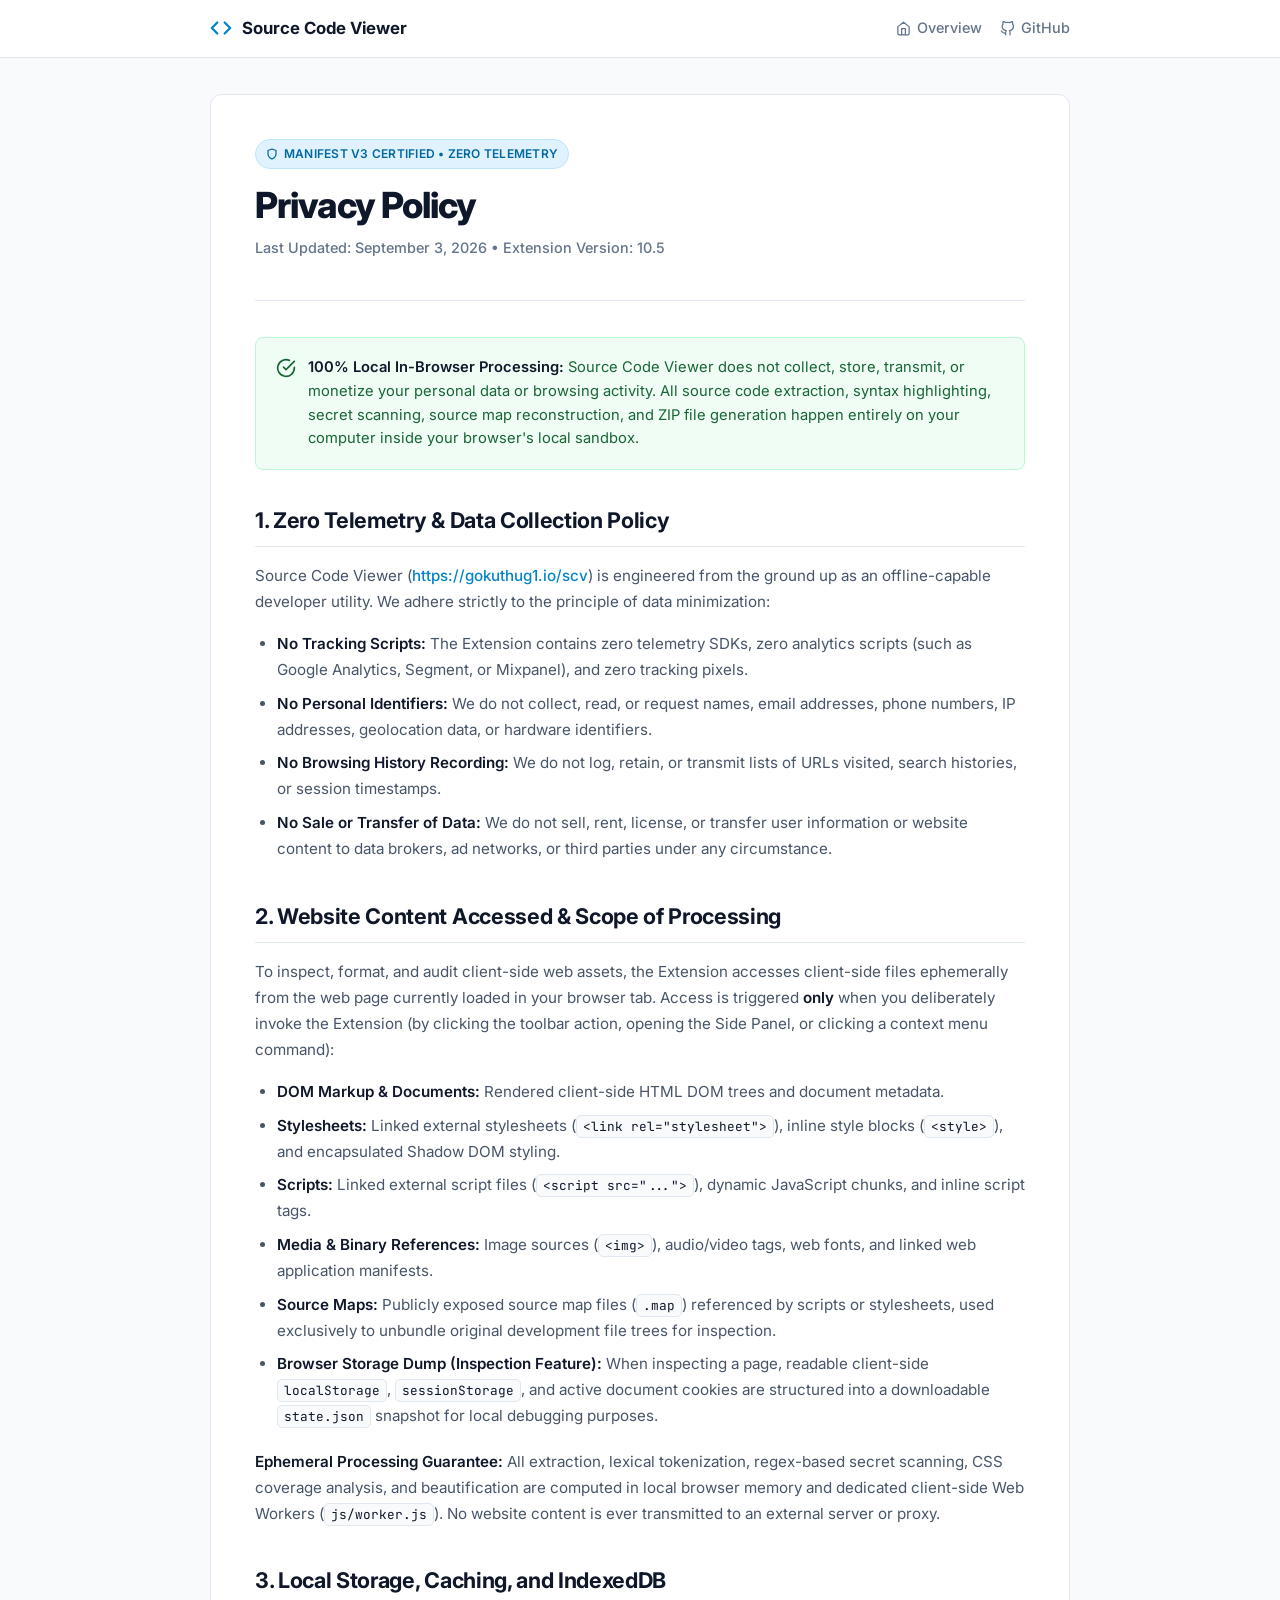
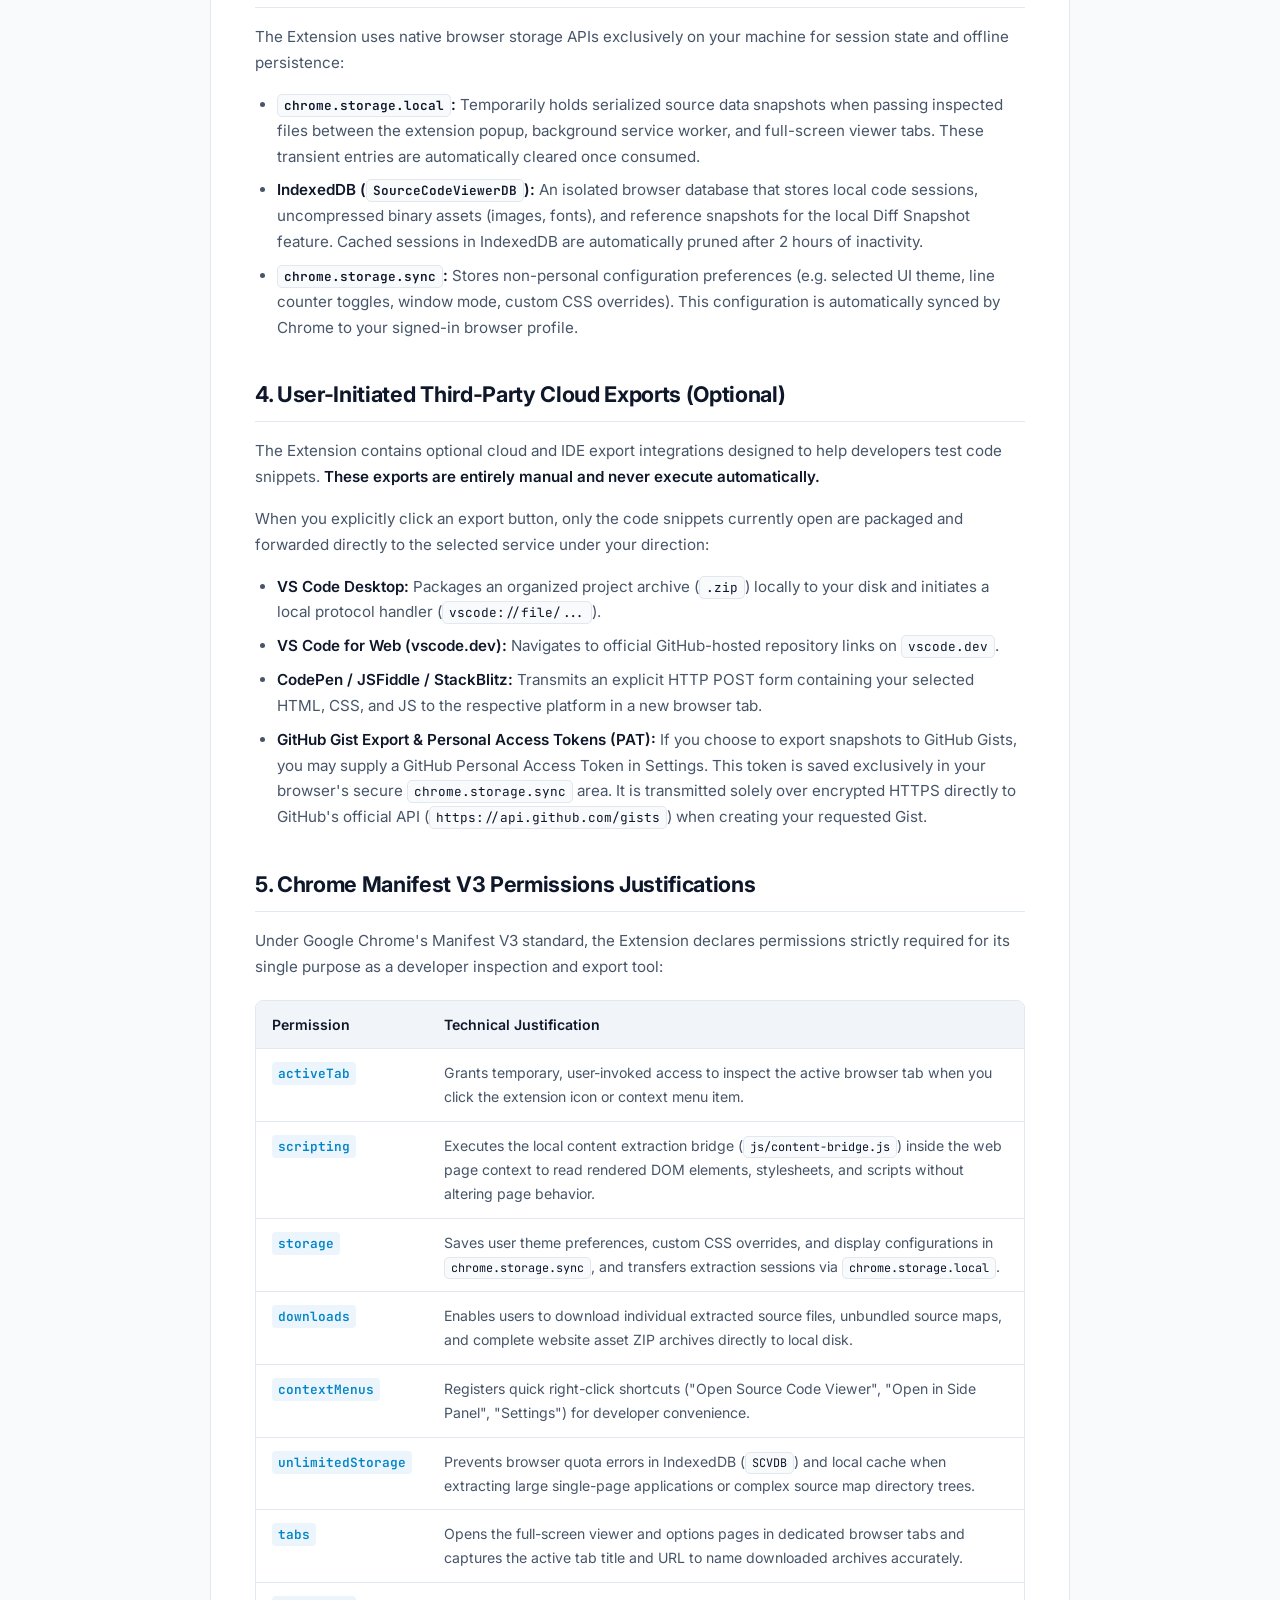
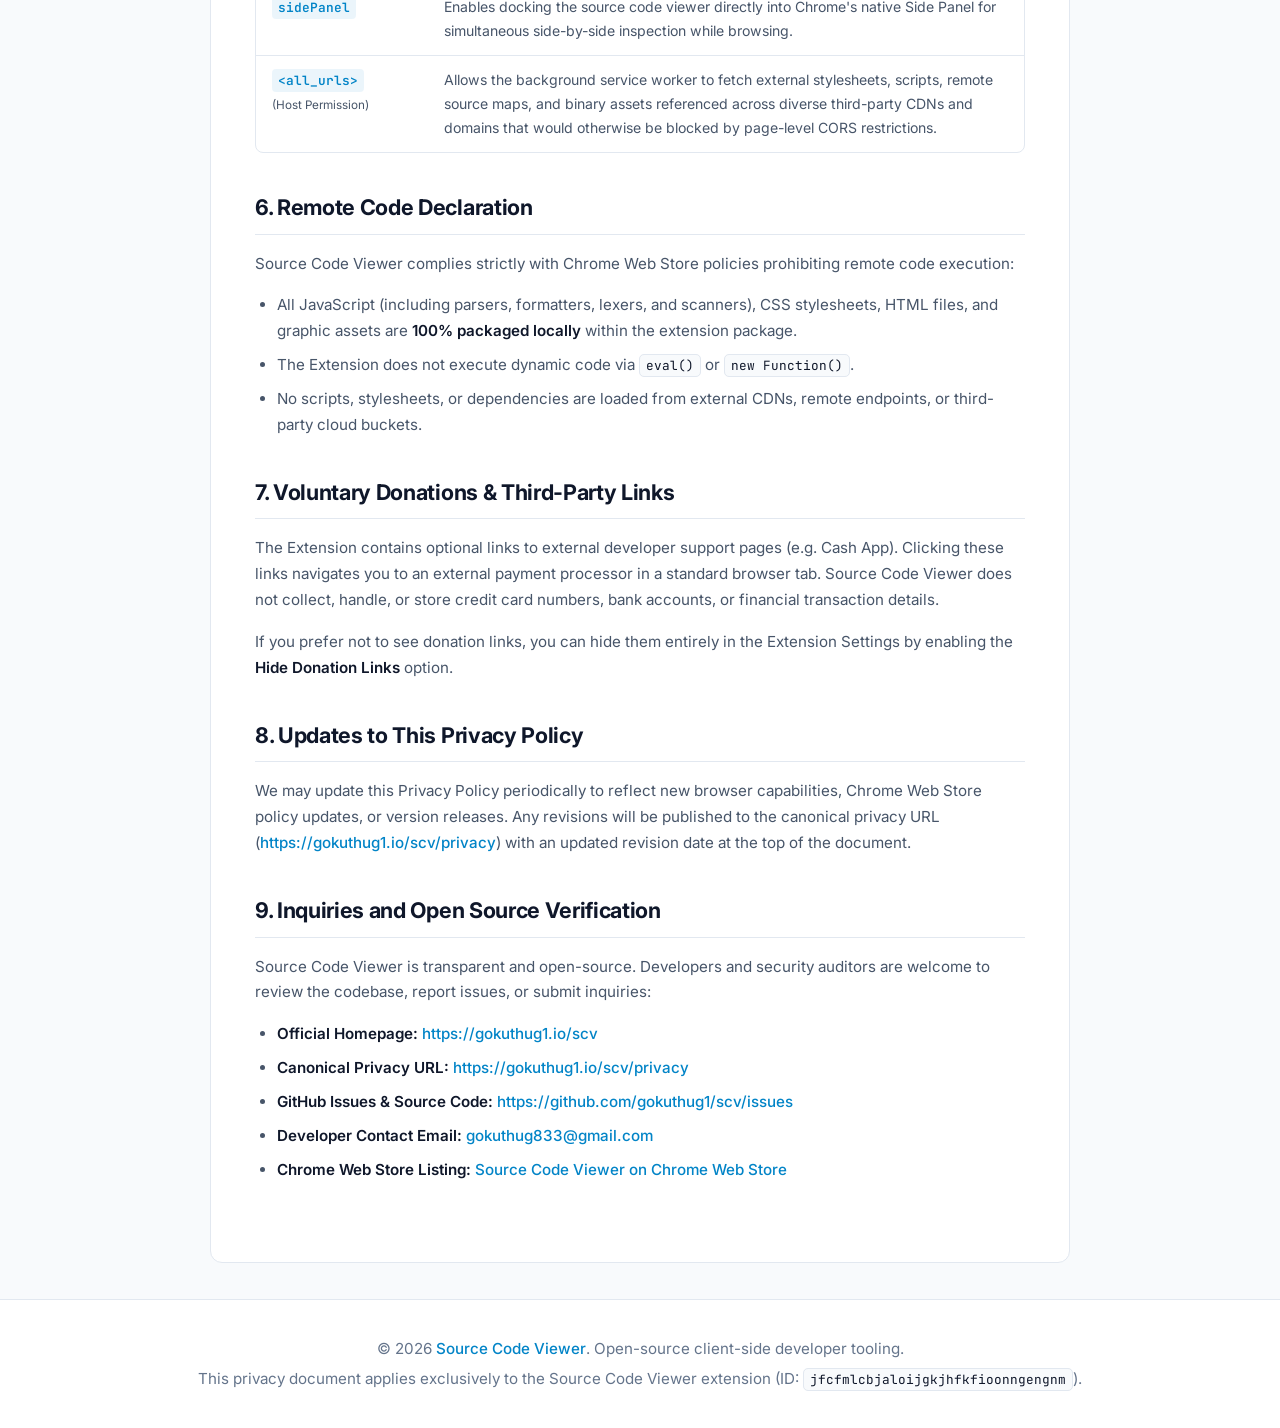
==== commit 5e8d36a2: "Update privacy.html" ====
--- a/privacy.html
+++ b/privacy.html
@@ -4,16 +4,24 @@
     <meta charset="UTF-8">
     <meta name="viewport" content="width=device-width, initial-scale=1.0">
     <title>Privacy Policy | Source Code Viewer</title>
+    <link rel="canonical" href="https://gokuthug1.io/scv/privacy">
     <link rel="icon" type="image/png" href="images/v.png">
-    
+
+    <!-- Open Graph & Metadata -->
+    <meta name="description" content="Official Privacy Policy for Source Code Viewer (v10.5). Learn how our 100% in-browser, zero-telemetry architecture protects your privacy.">
+    <meta property="og:title" content="Privacy Policy | Source Code Viewer">
+    <meta property="og:description" content="100% local in-browser source code inspection and reverse engineering with zero telemetry.">
+    <meta property="og:url" content="https://gokuthug1.io/scv/privacy">
+    <meta property="og:type" content="website">
+
     <!-- Google Fonts -->
     <link rel="preconnect" href="https://fonts.googleapis.com">
     <link rel="preconnect" href="https://fonts.gstatic.com" crossorigin>
     <link href="https://fonts.googleapis.com/css2?family=Inter:wght@400;500;600;700;800&family=JetBrains+Mono:wght@400;500;600&display=swap" rel="stylesheet">
-    
+
     <style>
         :root {
-            /* Light Theme Variables */
+            /* Light Theme Tokens */
             --bg-base: #f8fafc;
             --bg-surface: #ffffff;
             --bg-surface-secondary: #f1f5f9;
@@ -38,7 +46,7 @@
 
         @media (prefers-color-scheme: dark) {
             :root {
-                /* Dark Theme Variables */
+                /* Dark Theme Tokens */
                 --bg-base: #0b0f19;
                 --bg-surface: #111827;
                 --bg-surface-secondary: #1f2937;
@@ -80,6 +88,11 @@
             -moz-osx-font-smoothing: grayscale;
         }
 
+        :focus-visible {
+            outline: 2px solid var(--brand-primary);
+            outline-offset: 2px;
+        }
+
         /* Navigation */
         nav {
             background-color: var(--bg-surface);
@@ -96,6 +109,7 @@
             display: flex;
             justify-content: space-between;
             align-items: center;
+            gap: 16px;
         }
 
         .nav-logo {
@@ -106,17 +120,17 @@
             font-size: 1.05rem;
             color: var(--text-main);
             text-decoration: none;
-            outline: none;
-        }
-
-        .nav-logo:focus-visible {
-            box-shadow: 0 0 0 3px var(--focus-ring);
-            border-radius: 4px;
         }
 
         .nav-logo svg {
             color: var(--brand-primary);
             flex-shrink: 0;
+        }
+
+        .nav-links {
+            display: flex;
+            align-items: center;
+            gap: 18px;
         }
 
         .nav-links a {
@@ -128,17 +142,10 @@
             font-size: 0.9rem;
             font-weight: 500;
             transition: color 0.15s ease;
-            outline: none;
-        }
-
-        .nav-links a:hover,
-        .nav-links a:focus-visible {
+        }
+
+        .nav-links a:hover {
             color: var(--brand-primary);
-        }
-
-        .nav-links a:focus-visible {
-            box-shadow: 0 0 0 2px var(--focus-ring);
-            border-radius: 4px;
         }
 
         /* Container */
@@ -213,7 +220,7 @@
             margin-top: 2px;
         }
 
-        /* Section Styling */
+        /* Sections */
         section {
             margin-bottom: 36px;
         }
@@ -226,9 +233,6 @@
             padding-bottom: 8px;
             border-bottom: 1px solid var(--border);
             letter-spacing: -0.015em;
-            display: flex;
-            align-items: center;
-            gap: 8px;
         }
 
         section h3 {
@@ -330,18 +334,12 @@
             text-decoration: none;
             font-weight: 500;
             transition: color 0.15s ease;
-            outline: none;
         }
 
         a:hover {
             color: var(--brand-hover);
             text-decoration: underline;
             text-underline-offset: 3px;
-        }
-
-        a:focus-visible {
-            box-shadow: 0 0 0 2px var(--focus-ring);
-            border-radius: 3px;
         }
 
         /* Footer */
@@ -371,6 +369,7 @@
             header h1 { font-size: 1.75rem; }
             section h2 { font-size: 1.2rem; }
             nav { padding: 12px 16px; }
+            .nav-links { gap: 12px; }
         }
     </style>
 </head>
@@ -379,7 +378,7 @@
     <!-- Header Navigation -->
     <nav aria-label="Main Navigation">
         <div class="nav-container">
-            <a href="https://sites.google.com/view/source-code-viewer" class="nav-logo" aria-label="Source Code Viewer Homepage">
+            <a href="https://gokuthug1.io/scv" class="nav-logo" aria-label="Source Code Viewer Homepage">
                 <svg aria-hidden="true" xmlns="http://www.w3.org/2000/svg" width="22" height="22" viewBox="0 0 24 24" fill="none" stroke="currentColor" stroke-width="2.5" stroke-linecap="round" stroke-linejoin="round">
                     <polyline points="16 18 22 12 16 6"></polyline>
                     <polyline points="8 6 2 12 8 18"></polyline>
@@ -387,11 +386,18 @@
                 <span>Source Code Viewer</span>
             </a>
             <div class="nav-links">
+                <a href="https://gokuthug1.io/scv">
+                    <svg aria-hidden="true" xmlns="http://www.w3.org/2000/svg" width="15" height="15" viewBox="0 0 24 24" fill="none" stroke="currentColor" stroke-width="2" stroke-linecap="round" stroke-linejoin="round">
+                        <path d="m3 9 9-7 9 7v11a2 2 0 0 1-2 2H5a2 2 0 0 1-2-2z"></path>
+                        <polyline points="9 22 9 12 15 12 15 22"></polyline>
+                    </svg>
+                    <span>Overview</span>
+                </a>
                 <a href="https://github.com/gokuthug1/scv" target="_blank" rel="noopener noreferrer">
-                    <svg aria-hidden="true" xmlns="http://www.w3.org/2000/svg" width="16" height="16" viewBox="0 0 24 24" fill="none" stroke="currentColor" stroke-width="2" stroke-linecap="round" stroke-linejoin="round">
+                    <svg aria-hidden="true" xmlns="http://www.w3.org/2000/svg" width="15" height="15" viewBox="0 0 24 24" fill="none" stroke="currentColor" stroke-width="2" stroke-linecap="round" stroke-linejoin="round">
                         <path d="M9 19c-5 1.5-5-2.5-7-3m14 6v-3.87a3.37 3.37 0 0 0-.94-2.61c3.14-.35 6.44-1.54 6.44-7A5.44 5.44 0 0 0 20 4.77 5.07 5.07 0 0 0 19.91 1S18.73.65 16 2.48a13.38 13.38 0 0 0-7 0C6.27.65 5.09 1 5.09 1A5.07 5.07 0 0 0 5 4.77a5.44 5.44 0 0 0-1.5 3.78c0 5.42 3.3 6.61 6.44 7A3.37 3.37 0 0 0 9 18.13V22"></path>
                     </svg>
-                    <span>GitHub Repository</span>
+                    <span>GitHub</span>
                 </a>
             </div>
         </div>
@@ -406,7 +412,7 @@
                 <span>Manifest V3 Certified &bull; Zero Telemetry</span>
             </div>
             <h1>Privacy Policy</h1>
-            <p class="last-updated">Last Updated: August 2026 &bull; Codebase Version: 10.4</p>
+            <p class="last-updated">Last Updated: September 3, 2026 &bull; Extension Version: 10.5</p>
         </header>
 
         <main>
@@ -423,12 +429,12 @@
 
             <section id="zero-data-collection">
                 <h2>1. Zero Telemetry & Data Collection Policy</h2>
-                <p>Source Code Viewer is engineered from the ground up as an offline-capable developer utility. We adhere strictly to the principle of data minimization:</p>
+                <p>Source Code Viewer (<a href="https://gokuthug1.io/scv">https://gokuthug1.io/scv</a>) is engineered from the ground up as an offline-capable developer utility. We adhere strictly to the principle of data minimization:</p>
                 <ul>
                     <li><strong>No Tracking Scripts:</strong> The Extension contains zero telemetry SDKs, zero analytics scripts (such as Google Analytics, Segment, or Mixpanel), and zero tracking pixels.</li>
                     <li><strong>No Personal Identifiers:</strong> We do not collect, read, or request names, email addresses, phone numbers, IP addresses, geolocation data, or hardware identifiers.</li>
                     <li><strong>No Browsing History Recording:</strong> We do not log, retain, or transmit lists of URLs visited, search histories, or session timestamps.</li>
-                    <li><strong>No Sale of Data:</strong> We do not sell, rent, license, or transfer user information or website content to data brokers, ad networks, or third parties under any circumstance.</li>
+                    <li><strong>No Sale or Transfer of Data:</strong> We do not sell, rent, license, or transfer user information or website content to data brokers, ad networks, or third parties under any circumstance.</li>
                 </ul>
             </section>
 
@@ -439,9 +445,9 @@
                     <li><strong>DOM Markup & Documents:</strong> Rendered client-side HTML DOM trees and document metadata.</li>
                     <li><strong>Stylesheets:</strong> Linked external stylesheets (<code>&lt;link rel="stylesheet"&gt;</code>), inline style blocks (<code>&lt;style&gt;</code>), and encapsulated Shadow DOM styling.</li>
                     <li><strong>Scripts:</strong> Linked external script files (<code>&lt;script src="..."&gt;</code>), dynamic JavaScript chunks, and inline script tags.</li>
-                    <li><strong>Media & Binary References:</strong> Image sources (<code>&lt;img&gt;</code>), audio/video tags, fonts, and linked web application manifests.</li>
+                    <li><strong>Media & Binary References:</strong> Image sources (<code>&lt;img&gt;</code>), audio/video tags, web fonts, and linked web application manifests.</li>
                     <li><strong>Source Maps:</strong> Publicly exposed source map files (<code>.map</code>) referenced by scripts or stylesheets, used exclusively to unbundle original development file trees for inspection.</li>
-                    <li><strong>Browser Storage Dump (Inspection Feature):</strong> When inspecting a page, readable client-side <code>localStorage</code>, <code>sessionStorage</code>, and active document cookies are structured into a downloadable <code>state.json</code> snapshot for debugging purposes.</li>
+                    <li><strong>Browser Storage Dump (Inspection Feature):</strong> When inspecting a page, readable client-side <code>localStorage</code>, <code>sessionStorage</code>, and active document cookies are structured into a downloadable <code>state.json</code> snapshot for local debugging purposes.</li>
                 </ul>
                 <p><strong>Ephemeral Processing Guarantee:</strong> All extraction, lexical tokenization, regex-based secret scanning, CSS coverage analysis, and beautification are computed in local browser memory and dedicated client-side Web Workers (<code>js/worker.js</code>). No website content is ever transmitted to an external server or proxy.</p>
             </section>
@@ -459,7 +465,7 @@
             <section id="third-party-exports">
                 <h2>4. User-Initiated Third-Party Cloud Exports (Optional)</h2>
                 <p>The Extension contains optional cloud and IDE export integrations designed to help developers test code snippets. <strong>These exports are entirely manual and never execute automatically.</strong></p>
-                <p>When you explicitly click an export button, only the code snippets currently open are packaged and forwarded directly to the selected service under your control:</p>
+                <p>When you explicitly click an export button, only the code snippets currently open are packaged and forwarded directly to the selected service under your direction:</p>
                 <ul>
                     <li><strong>VS Code Desktop:</strong> Packages an organized project archive (<code>.zip</code>) locally to your disk and initiates a local protocol handler (<code>vscode://file/...</code>).</li>
                     <li><strong>VS Code for Web (vscode.dev):</strong> Navigates to official GitHub-hosted repository links on <code>vscode.dev</code>.</li>
@@ -469,7 +475,7 @@
             </section>
 
             <section id="permissions-table">
-                <h2>5. Chrome Permissions Justifications</h2>
+                <h2>5. Chrome Manifest V3 Permissions Justifications</h2>
                 <p>Under Google Chrome's Manifest V3 standard, the Extension declares permissions strictly required for its single purpose as a developer inspection and export tool:</p>
 
                 <div class="table-wrapper">
@@ -491,11 +497,11 @@
                             </tr>
                             <tr>
                                 <td><span class="perm-tag">storage</span></td>
-                                <td>Saves user theme preferences, custom CSS overrides, display configurations in <code>chrome.storage.sync</code>, and transfers extraction sessions via <code>chrome.storage.local</code>.</td>
+                                <td>Saves user theme preferences, custom CSS overrides, and display configurations in <code>chrome.storage.sync</code>, and transfers extraction sessions via <code>chrome.storage.local</code>.</td>
                             </tr>
                             <tr>
                                 <td><span class="perm-tag">downloads</span></td>
-                                <td>Enables users to download individual extracted source files, unbundled source maps, and complete website asset ZIP archives to local disk.</td>
+                                <td>Enables users to download individual extracted source files, unbundled source maps, and complete website asset ZIP archives directly to local disk.</td>
                             </tr>
                             <tr>
                                 <td><span class="perm-tag">contextMenus</span></td>
@@ -526,7 +532,7 @@
                 <h2>6. Remote Code Declaration</h2>
                 <p>Source Code Viewer complies strictly with Chrome Web Store policies prohibiting remote code execution:</p>
                 <ul>
-                    <li>All JavaScript (including parsers, formatters, lexers, and scanners), CSS stylesheets, HTML files, and graphic assets are <strong>100% packaged locally</strong> within the extension CRX package.</li>
+                    <li>All JavaScript (including parsers, formatters, lexers, and scanners), CSS stylesheets, HTML files, and graphic assets are <strong>100% packaged locally</strong> within the extension package.</li>
                     <li>The Extension does not execute dynamic code via <code>eval()</code> or <code>new Function()</code>.</li>
                     <li>No scripts, stylesheets, or dependencies are loaded from external CDNs, remote endpoints, or third-party cloud buckets.</li>
                 </ul>
@@ -540,23 +546,25 @@
 
             <section id="policy-changes">
                 <h2>8. Updates to This Privacy Policy</h2>
-                <p>We may update this Privacy Policy periodically to reflect new browser capabilities, Chrome Web Store policy updates, or version releases. Any revisions will be published to this URL with an updated revision date at the top of the document.</p>
+                <p>We may update this Privacy Policy periodically to reflect new browser capabilities, Chrome Web Store policy updates, or version releases. Any revisions will be published to the canonical privacy URL (<a href="https://gokuthug1.io/scv/privacy">https://gokuthug1.io/scv/privacy</a>) with an updated revision date at the top of the document.</p>
             </section>
 
             <section id="contact">
                 <h2>9. Inquiries and Open Source Verification</h2>
-                <p>Source Code Viewer is transparent and open-source. Developers and security auditors are welcome to review the codebase, report vulnerabilities, or submit inquiries:</p>
+                <p>Source Code Viewer is transparent and open-source. Developers and security auditors are welcome to review the codebase, report issues, or submit inquiries:</p>
                 <ul>
-                    <li><strong>GitHub Issues Tracker:</strong> <a href="https://github.com/gokuthug1/scv/issues" target="_blank" rel="noopener noreferrer">https://github.com/gokuthug1/scv/issues</a></li>
+                    <li><strong>Official Homepage:</strong> <a href="https://gokuthug1.io/scv">https://gokuthug1.io/scv</a></li>
+                    <li><strong>Canonical Privacy URL:</strong> <a href="https://gokuthug1.io/scv/privacy">https://gokuthug1.io/scv/privacy</a></li>
+                    <li><strong>GitHub Issues & Source Code:</strong> <a href="https://github.com/gokuthug1/scv/issues" target="_blank" rel="noopener noreferrer">https://github.com/gokuthug1/scv/issues</a></li>
                     <li><strong>Developer Contact Email:</strong> <a href="mailto:gokuthug833@gmail.com">gokuthug833@gmail.com</a></li>
-                    <li><strong>Official Extension Listing:</strong> <a href="https://chromewebstore.google.com/detail/jfcfmlcbjaloijgkjhfkfioonngengnm" target="_blank" rel="noopener noreferrer">Source Code Viewer on Chrome Web Store</a></li>
+                    <li><strong>Chrome Web Store Listing:</strong> <a href="https://chromewebstore.google.com/detail/jfcfmlcbjaloijgkjhfkfioonngengnm" target="_blank" rel="noopener noreferrer">Source Code Viewer on Chrome Web Store</a></li>
                 </ul>
             </section>
         </main>
     </div>
 
     <footer>
-        <p>&copy; <span id="currentYear">2026</span> Source Code Viewer. Open-source client-side developer tooling.</p>
+        <p>&copy; <span id="currentYear">2026</span> <a href="https://gokuthug1.io/scv">Source Code Viewer</a>. Open-source client-side developer tooling.</p>
         <p>This privacy document applies exclusively to the Source Code Viewer extension (ID: <code>jfcfmlcbjaloijgkjhfkfioonngengnm</code>).</p>
     </footer>
 
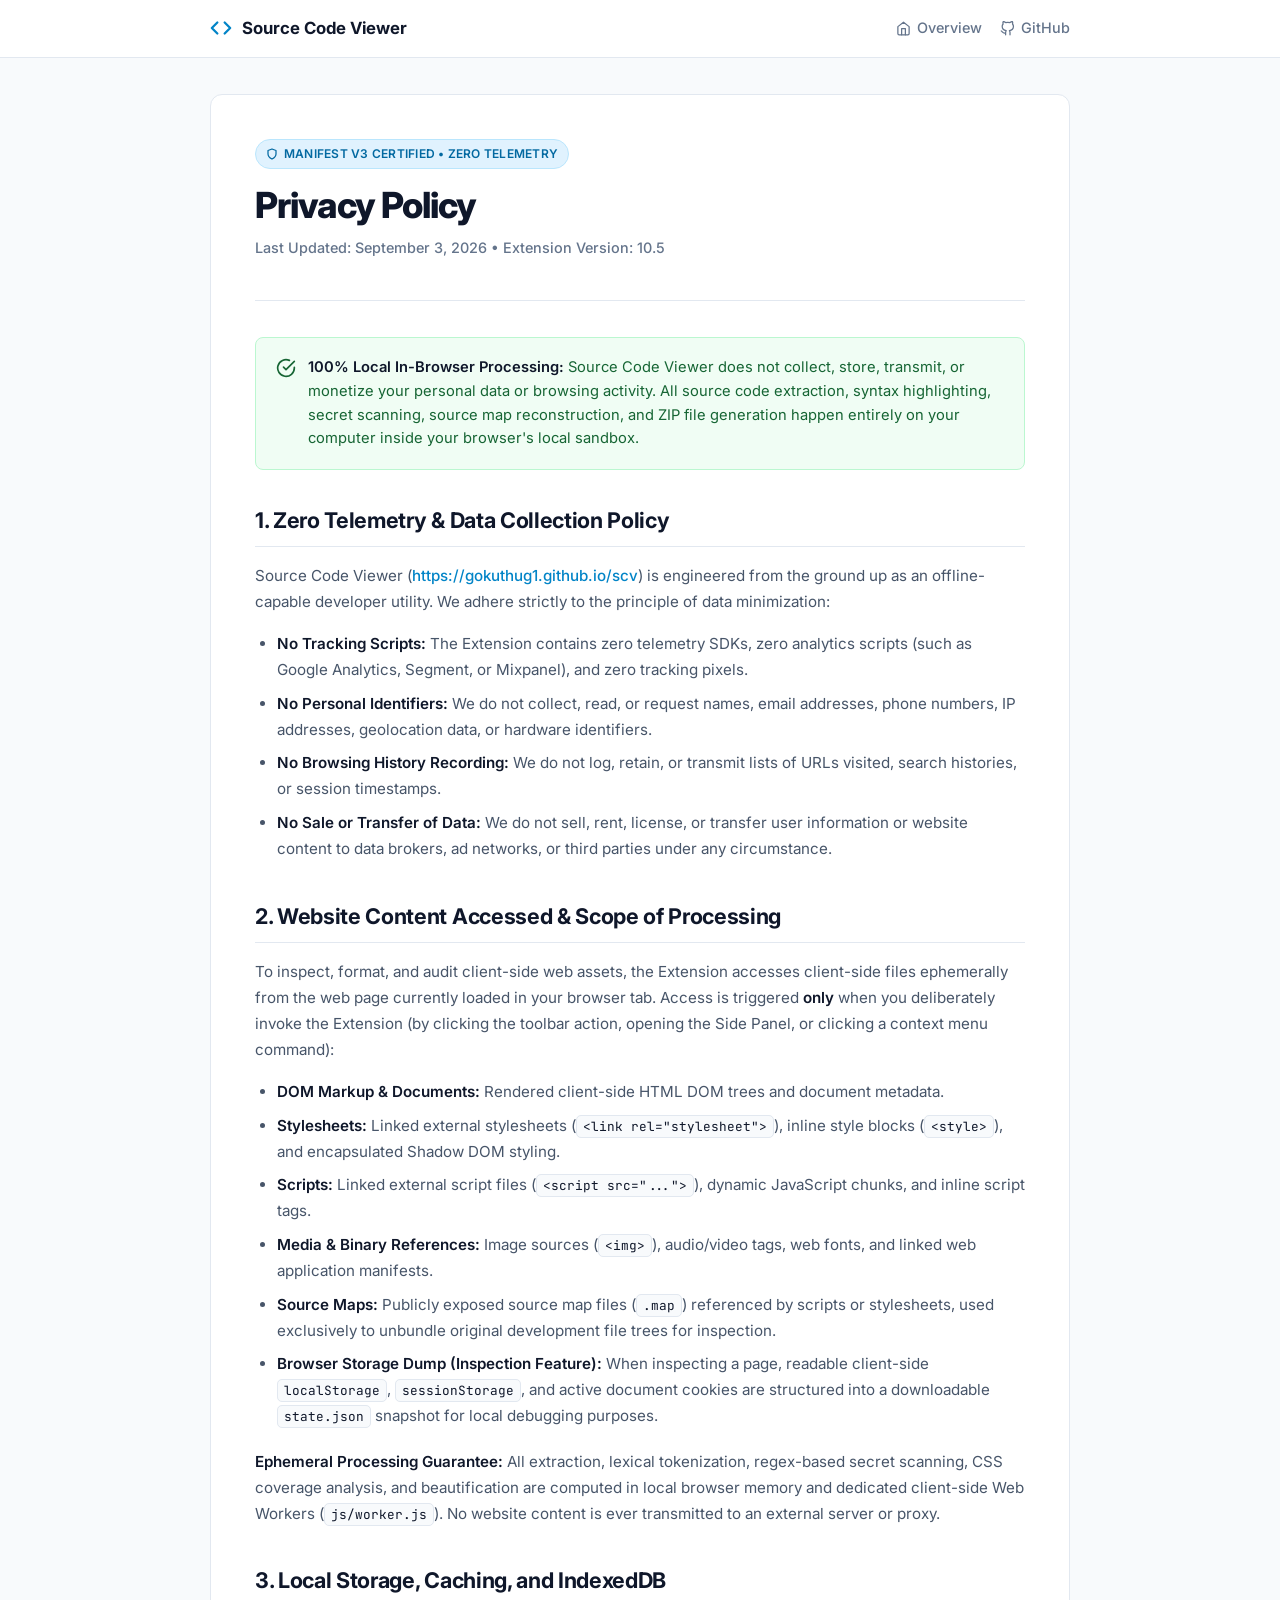
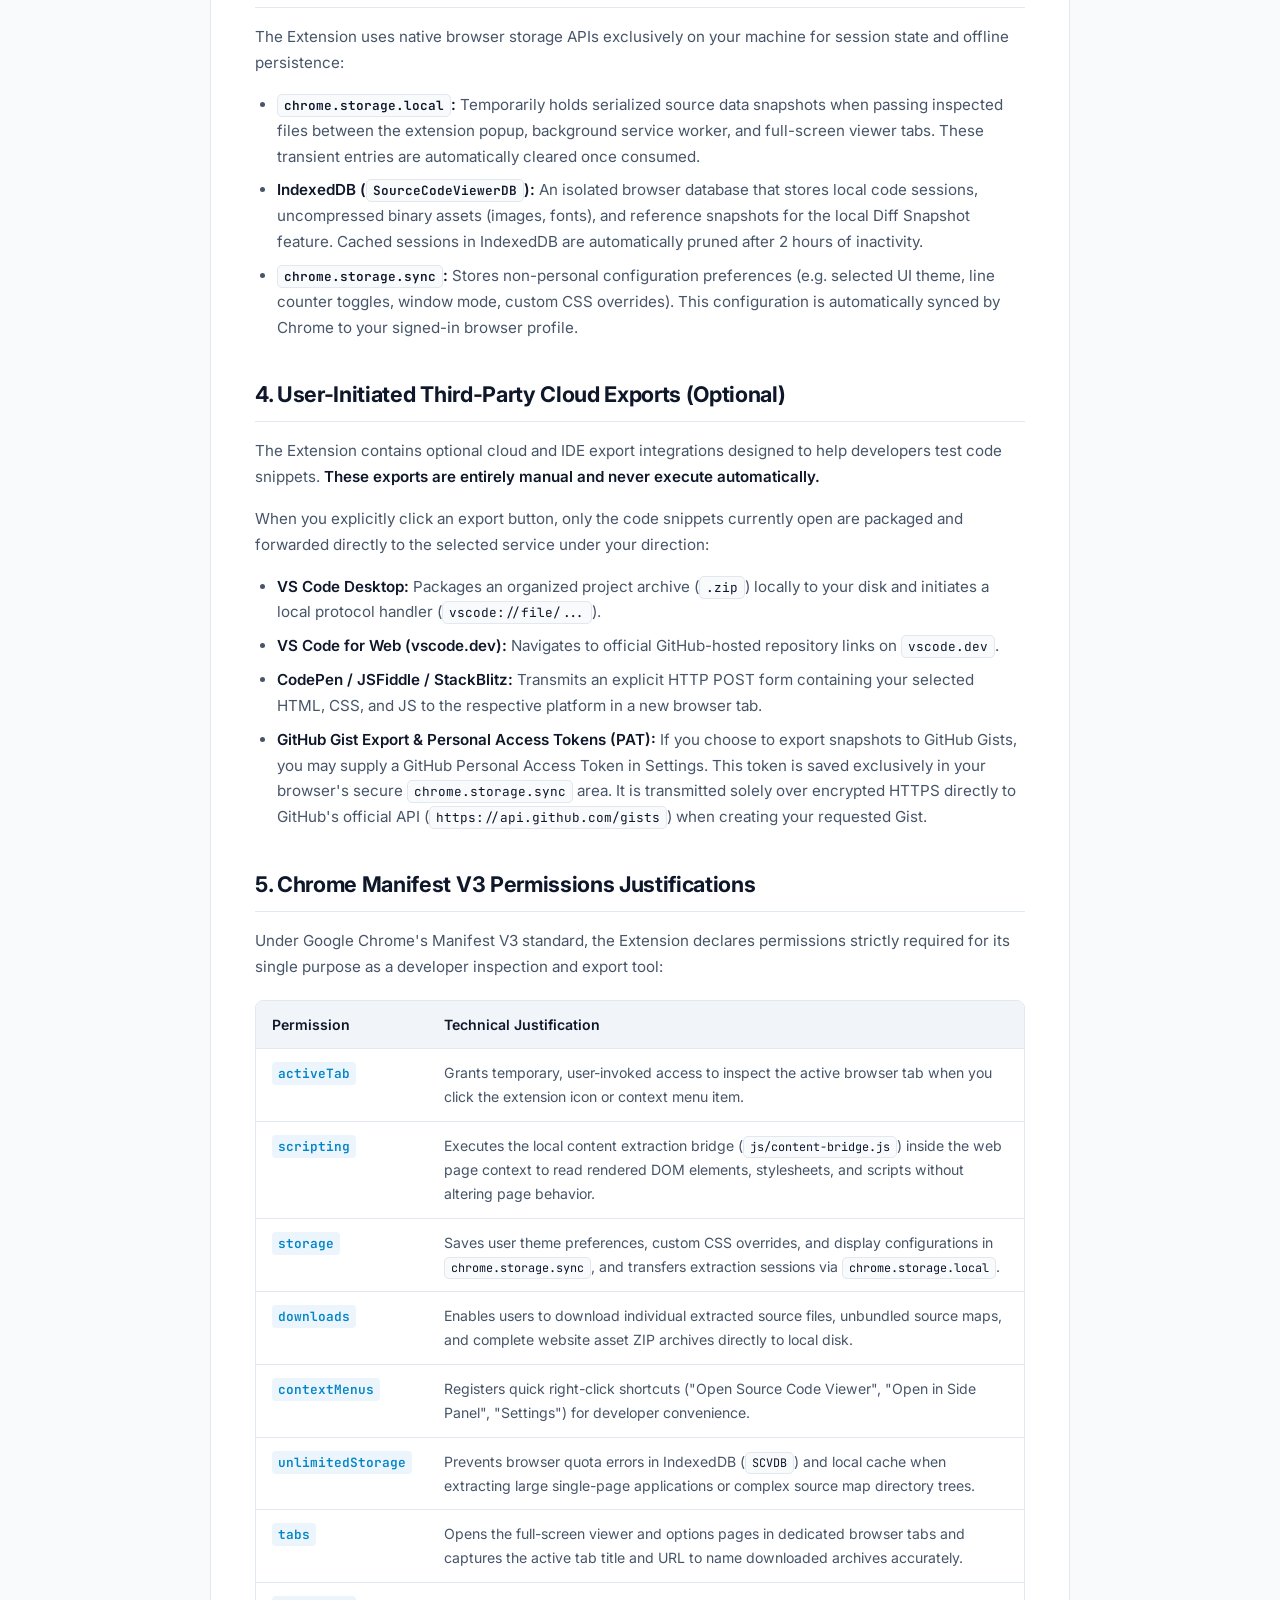
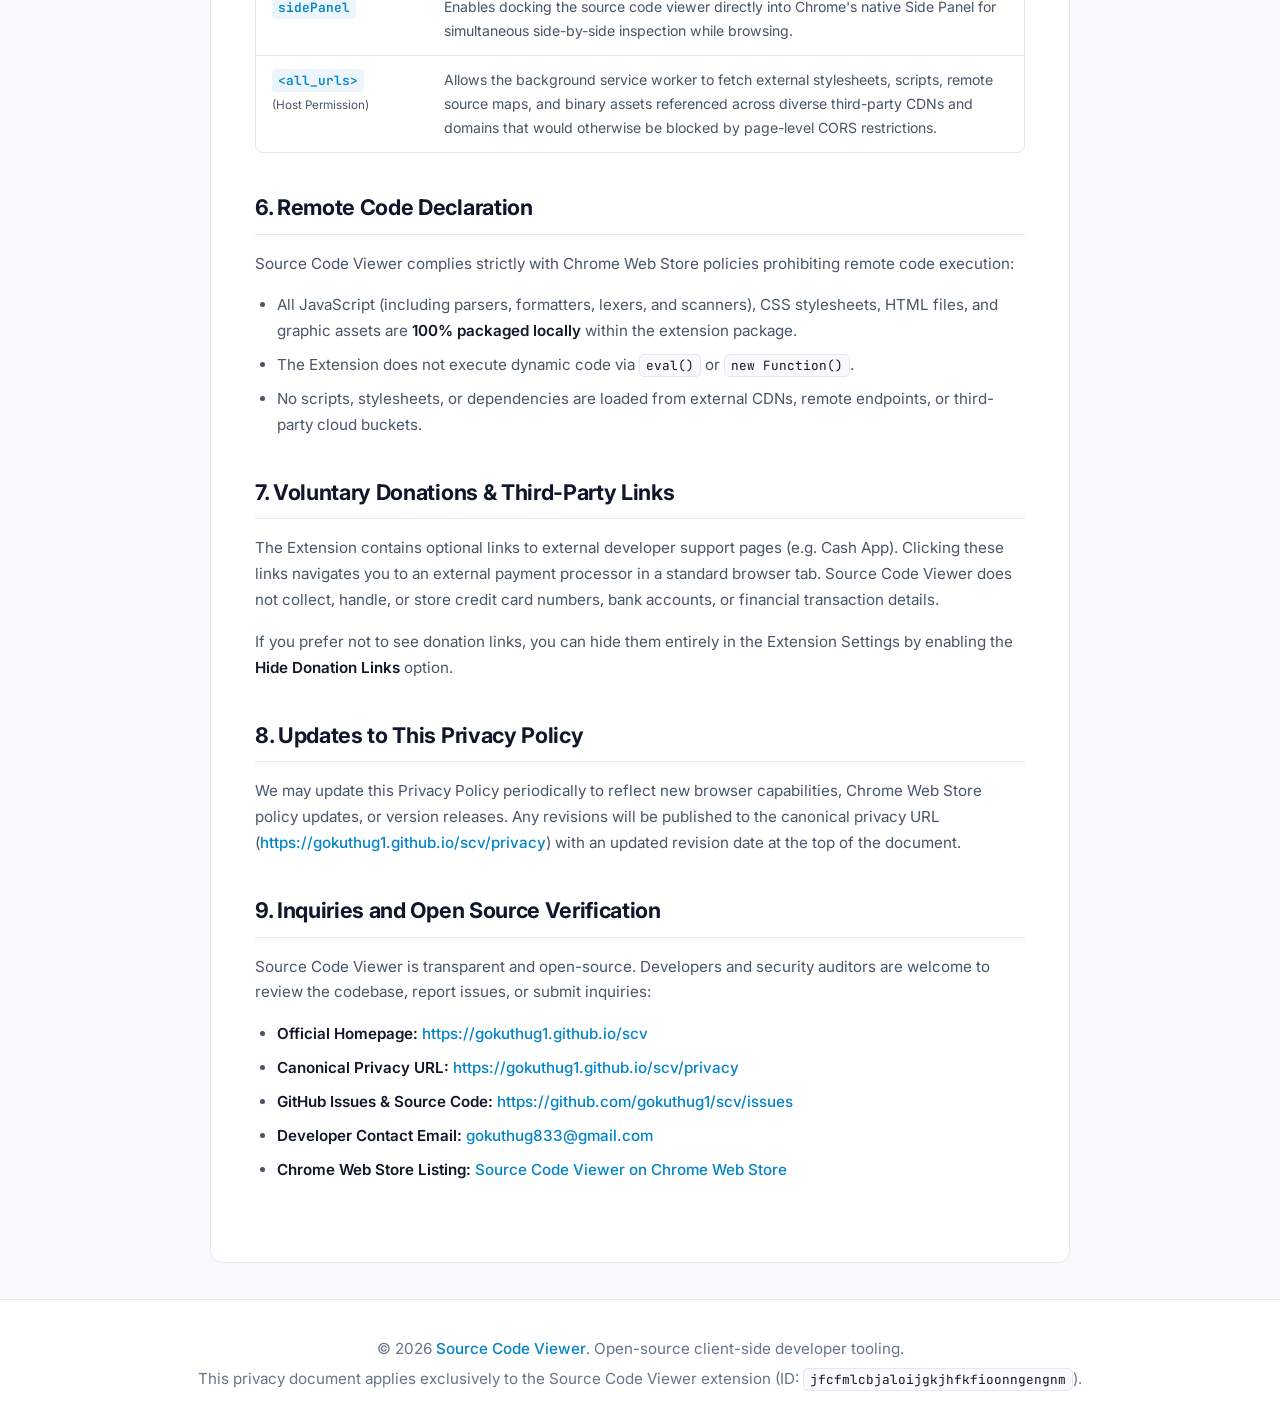
==== commit f40d973d: "Update privacy.html" ====
--- a/privacy.html
+++ b/privacy.html
@@ -4,14 +4,14 @@
     <meta charset="UTF-8">
     <meta name="viewport" content="width=device-width, initial-scale=1.0">
     <title>Privacy Policy | Source Code Viewer</title>
-    <link rel="canonical" href="https://gokuthug1.io/scv/privacy">
+    <link rel="canonical" href="https://gokuthug1.github.io/scv/privacy">
     <link rel="icon" type="image/png" href="images/v.png">
 
-    <!-- Open Graph & Metadata -->
+    <!-- Open Graph & Search Metadata -->
     <meta name="description" content="Official Privacy Policy for Source Code Viewer (v10.5). Learn how our 100% in-browser, zero-telemetry architecture protects your privacy.">
     <meta property="og:title" content="Privacy Policy | Source Code Viewer">
     <meta property="og:description" content="100% local in-browser source code inspection and reverse engineering with zero telemetry.">
-    <meta property="og:url" content="https://gokuthug1.io/scv/privacy">
+    <meta property="og:url" content="https://gokuthug1.github.io/scv/privacy">
     <meta property="og:type" content="website">
 
     <!-- Google Fonts -->
@@ -220,7 +220,7 @@
             margin-top: 2px;
         }
 
-        /* Sections */
+        /* Section Content */
         section {
             margin-bottom: 36px;
         }
@@ -233,13 +233,6 @@
             padding-bottom: 8px;
             border-bottom: 1px solid var(--border);
             letter-spacing: -0.015em;
-        }
-
-        section h3 {
-            font-size: 1.05rem;
-            font-weight: 600;
-            color: var(--text-main);
-            margin: 20px 0 10px 0;
         }
 
         p {
@@ -378,7 +371,7 @@
     <!-- Header Navigation -->
     <nav aria-label="Main Navigation">
         <div class="nav-container">
-            <a href="https://gokuthug1.io/scv" class="nav-logo" aria-label="Source Code Viewer Homepage">
+            <a href="https://gokuthug1.github.io/scv" class="nav-logo" aria-label="Source Code Viewer Homepage">
                 <svg aria-hidden="true" xmlns="http://www.w3.org/2000/svg" width="22" height="22" viewBox="0 0 24 24" fill="none" stroke="currentColor" stroke-width="2.5" stroke-linecap="round" stroke-linejoin="round">
                     <polyline points="16 18 22 12 16 6"></polyline>
                     <polyline points="8 6 2 12 8 18"></polyline>
@@ -386,7 +379,7 @@
                 <span>Source Code Viewer</span>
             </a>
             <div class="nav-links">
-                <a href="https://gokuthug1.io/scv">
+                <a href="https://gokuthug1.github.io/scv">
                     <svg aria-hidden="true" xmlns="http://www.w3.org/2000/svg" width="15" height="15" viewBox="0 0 24 24" fill="none" stroke="currentColor" stroke-width="2" stroke-linecap="round" stroke-linejoin="round">
                         <path d="m3 9 9-7 9 7v11a2 2 0 0 1-2 2H5a2 2 0 0 1-2-2z"></path>
                         <polyline points="9 22 9 12 15 12 15 22"></polyline>
@@ -429,7 +422,7 @@
 
             <section id="zero-data-collection">
                 <h2>1. Zero Telemetry & Data Collection Policy</h2>
-                <p>Source Code Viewer (<a href="https://gokuthug1.io/scv">https://gokuthug1.io/scv</a>) is engineered from the ground up as an offline-capable developer utility. We adhere strictly to the principle of data minimization:</p>
+                <p>Source Code Viewer (<a href="https://gokuthug1.github.io/scv">https://gokuthug1.github.io/scv</a>) is engineered from the ground up as an offline-capable developer utility. We adhere strictly to the principle of data minimization:</p>
                 <ul>
                     <li><strong>No Tracking Scripts:</strong> The Extension contains zero telemetry SDKs, zero analytics scripts (such as Google Analytics, Segment, or Mixpanel), and zero tracking pixels.</li>
                     <li><strong>No Personal Identifiers:</strong> We do not collect, read, or request names, email addresses, phone numbers, IP addresses, geolocation data, or hardware identifiers.</li>
@@ -546,15 +539,15 @@
 
             <section id="policy-changes">
                 <h2>8. Updates to This Privacy Policy</h2>
-                <p>We may update this Privacy Policy periodically to reflect new browser capabilities, Chrome Web Store policy updates, or version releases. Any revisions will be published to the canonical privacy URL (<a href="https://gokuthug1.io/scv/privacy">https://gokuthug1.io/scv/privacy</a>) with an updated revision date at the top of the document.</p>
+                <p>We may update this Privacy Policy periodically to reflect new browser capabilities, Chrome Web Store policy updates, or version releases. Any revisions will be published to the canonical privacy URL (<a href="https://gokuthug1.github.io/scv/privacy">https://gokuthug1.github.io/scv/privacy</a>) with an updated revision date at the top of the document.</p>
             </section>
 
             <section id="contact">
                 <h2>9. Inquiries and Open Source Verification</h2>
                 <p>Source Code Viewer is transparent and open-source. Developers and security auditors are welcome to review the codebase, report issues, or submit inquiries:</p>
                 <ul>
-                    <li><strong>Official Homepage:</strong> <a href="https://gokuthug1.io/scv">https://gokuthug1.io/scv</a></li>
-                    <li><strong>Canonical Privacy URL:</strong> <a href="https://gokuthug1.io/scv/privacy">https://gokuthug1.io/scv/privacy</a></li>
+                    <li><strong>Official Homepage:</strong> <a href="https://gokuthug1.github.io/scv">https://gokuthug1.github.io/scv</a></li>
+                    <li><strong>Canonical Privacy URL:</strong> <a href="https://gokuthug1.github.io/scv/privacy">https://gokuthug1.github.io/scv/privacy</a></li>
                     <li><strong>GitHub Issues & Source Code:</strong> <a href="https://github.com/gokuthug1/scv/issues" target="_blank" rel="noopener noreferrer">https://github.com/gokuthug1/scv/issues</a></li>
                     <li><strong>Developer Contact Email:</strong> <a href="mailto:gokuthug833@gmail.com">gokuthug833@gmail.com</a></li>
                     <li><strong>Chrome Web Store Listing:</strong> <a href="https://chromewebstore.google.com/detail/jfcfmlcbjaloijgkjhfkfioonngengnm" target="_blank" rel="noopener noreferrer">Source Code Viewer on Chrome Web Store</a></li>
@@ -564,7 +557,7 @@
     </div>
 
     <footer>
-        <p>&copy; <span id="currentYear">2026</span> <a href="https://gokuthug1.io/scv">Source Code Viewer</a>. Open-source client-side developer tooling.</p>
+        <p>&copy; <span id="currentYear">2026</span> <a href="https://gokuthug1.github.io/scv">Source Code Viewer</a>. Open-source client-side developer tooling.</p>
         <p>This privacy document applies exclusively to the Source Code Viewer extension (ID: <code>jfcfmlcbjaloijgkjhfkfioonngengnm</code>).</p>
     </footer>
 
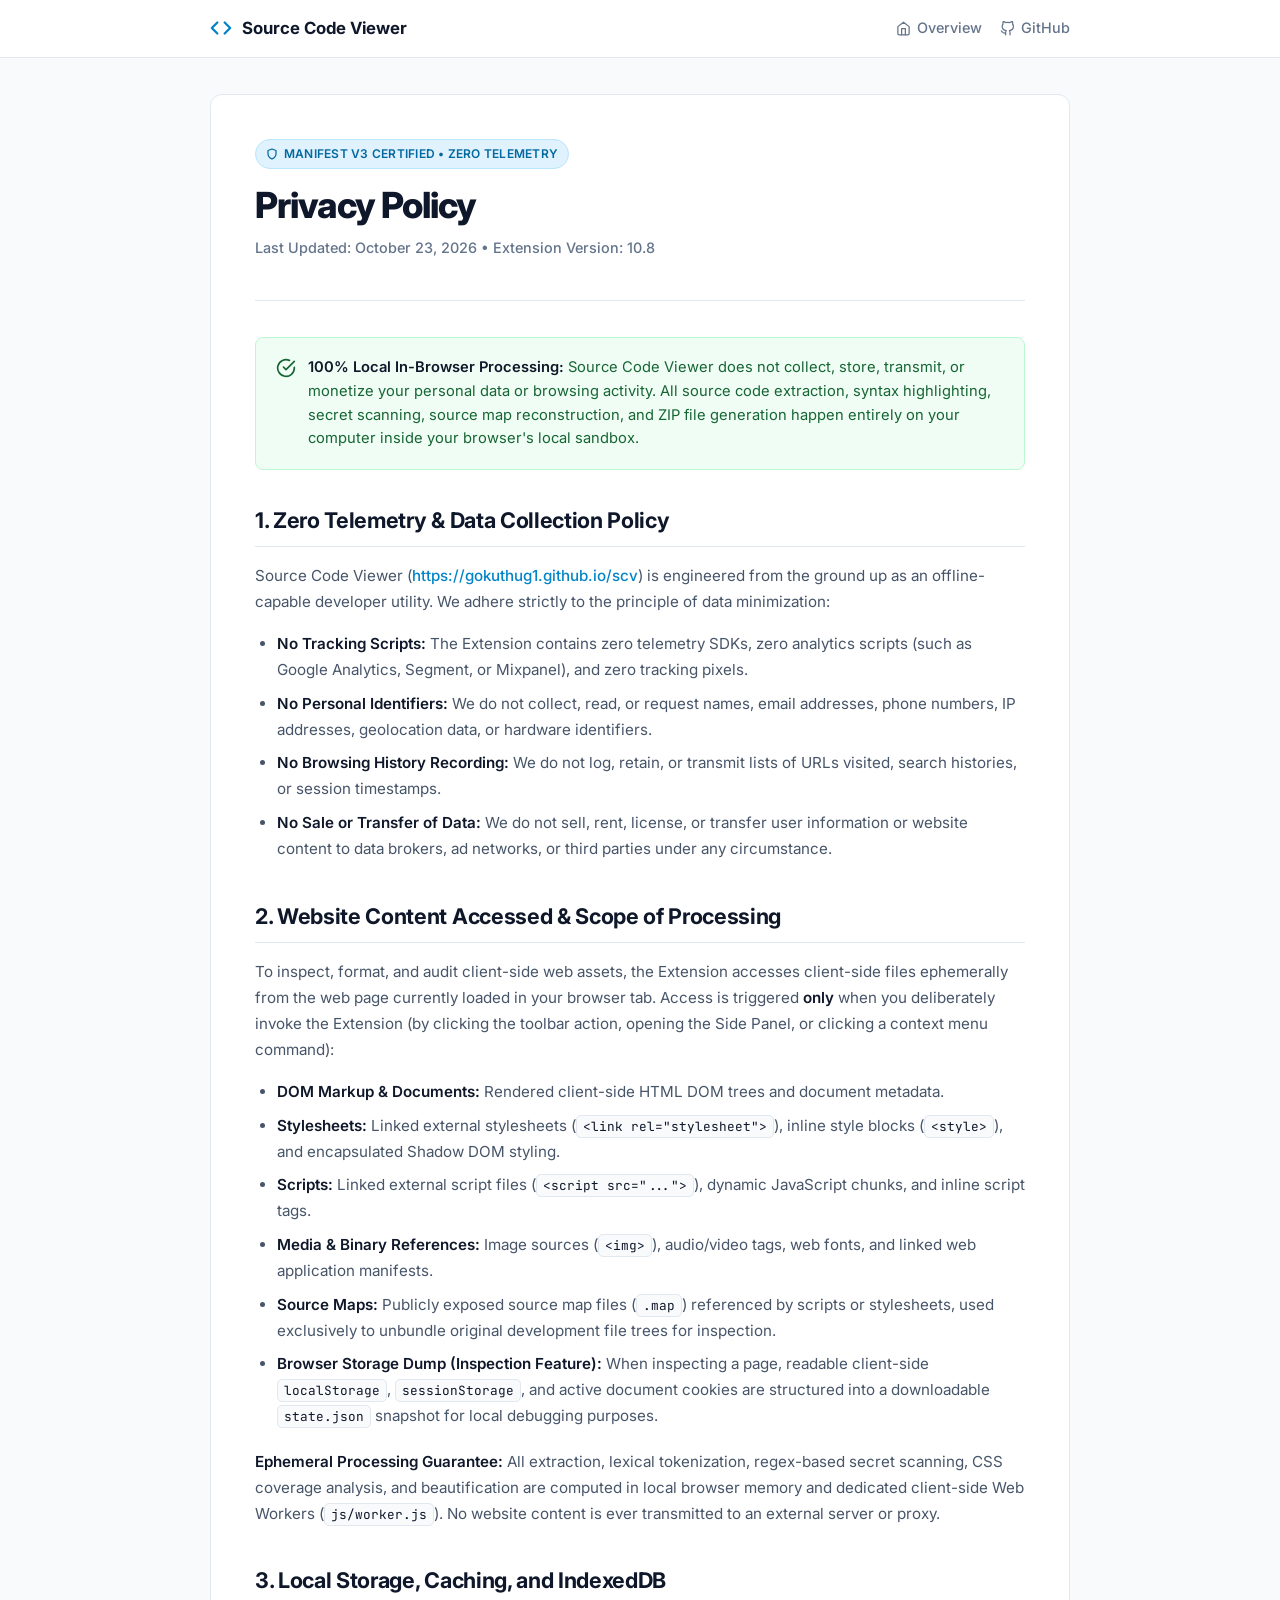
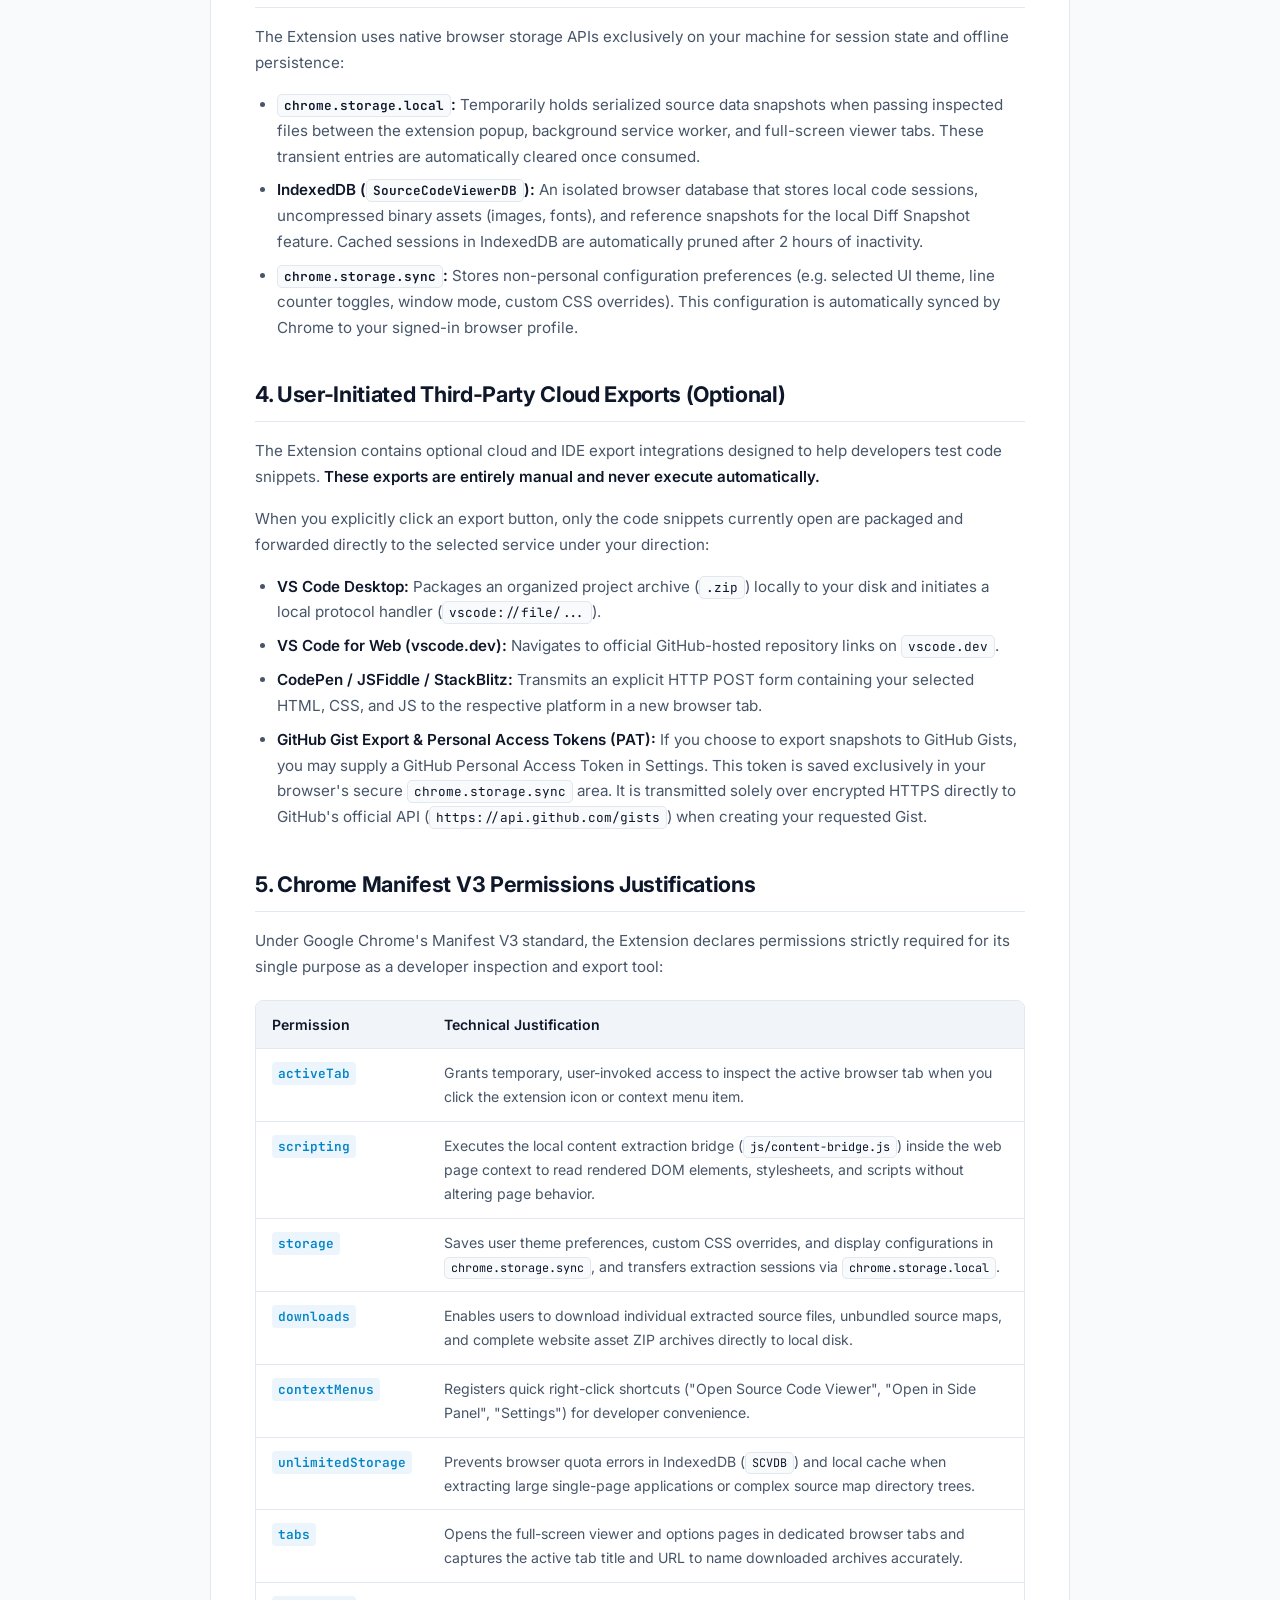
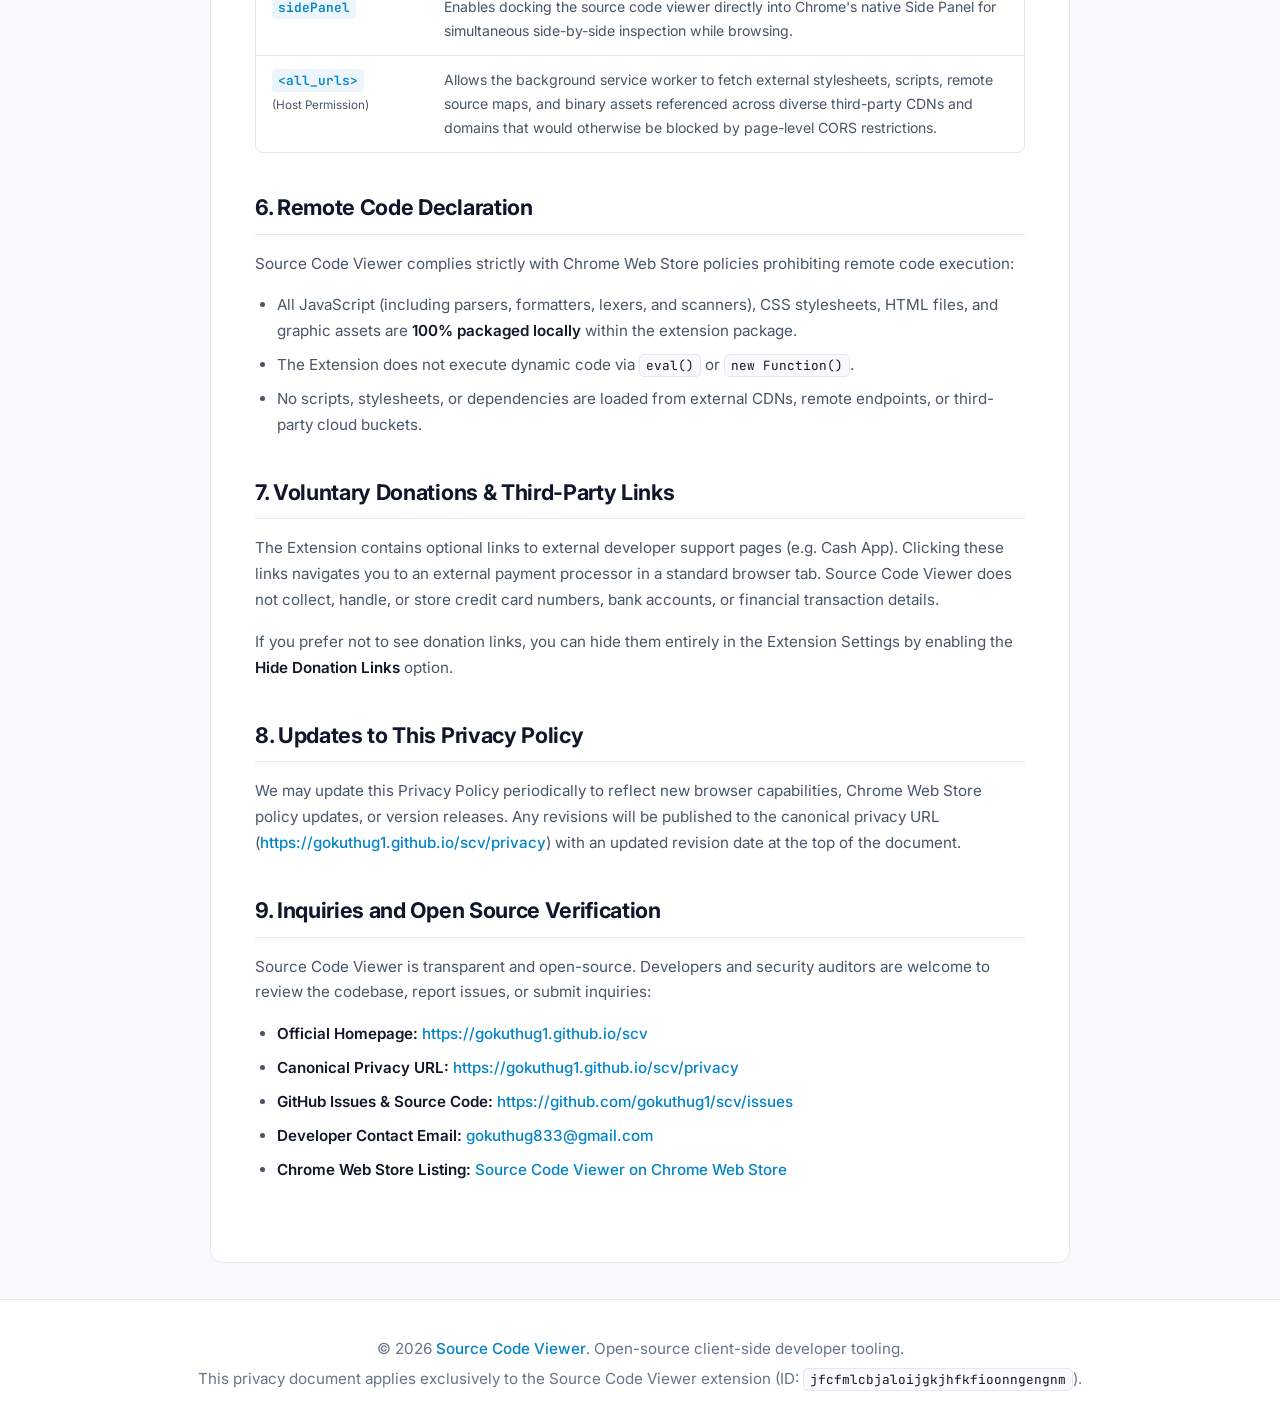
==== commit b7225189: "Update website to v10.8: Peak release, updated assets and privacy documentation" ====
--- a/privacy.html
+++ b/privacy.html
@@ -5,10 +5,10 @@
     <meta name="viewport" content="width=device-width, initial-scale=1.0">
     <title>Privacy Policy | Source Code Viewer</title>
     <link rel="canonical" href="https://gokuthug1.github.io/scv/privacy">
-    <link rel="icon" type="image/png" href="images/v.png">
+    <link rel="icon" type="image/png" href="v.png">
 
     <!-- Open Graph & Search Metadata -->
-    <meta name="description" content="Official Privacy Policy for Source Code Viewer (v10.5). Learn how our 100% in-browser, zero-telemetry architecture protects your privacy.">
+    <meta name="description" content="Official Privacy Policy for Source Code Viewer (v10.8). Learn how our 100% in-browser, zero-telemetry architecture protects your privacy.">
     <meta property="og:title" content="Privacy Policy | Source Code Viewer">
     <meta property="og:description" content="100% local in-browser source code inspection and reverse engineering with zero telemetry.">
     <meta property="og:url" content="https://gokuthug1.github.io/scv/privacy">
@@ -405,7 +405,7 @@
                 <span>Manifest V3 Certified &bull; Zero Telemetry</span>
             </div>
             <h1>Privacy Policy</h1>
-            <p class="last-updated">Last Updated: September 3, 2026 &bull; Extension Version: 10.5</p>
+            <p class="last-updated">Last Updated: October 23, 2026 &bull; Extension Version: 10.8</p>
         </header>
 
         <main>
